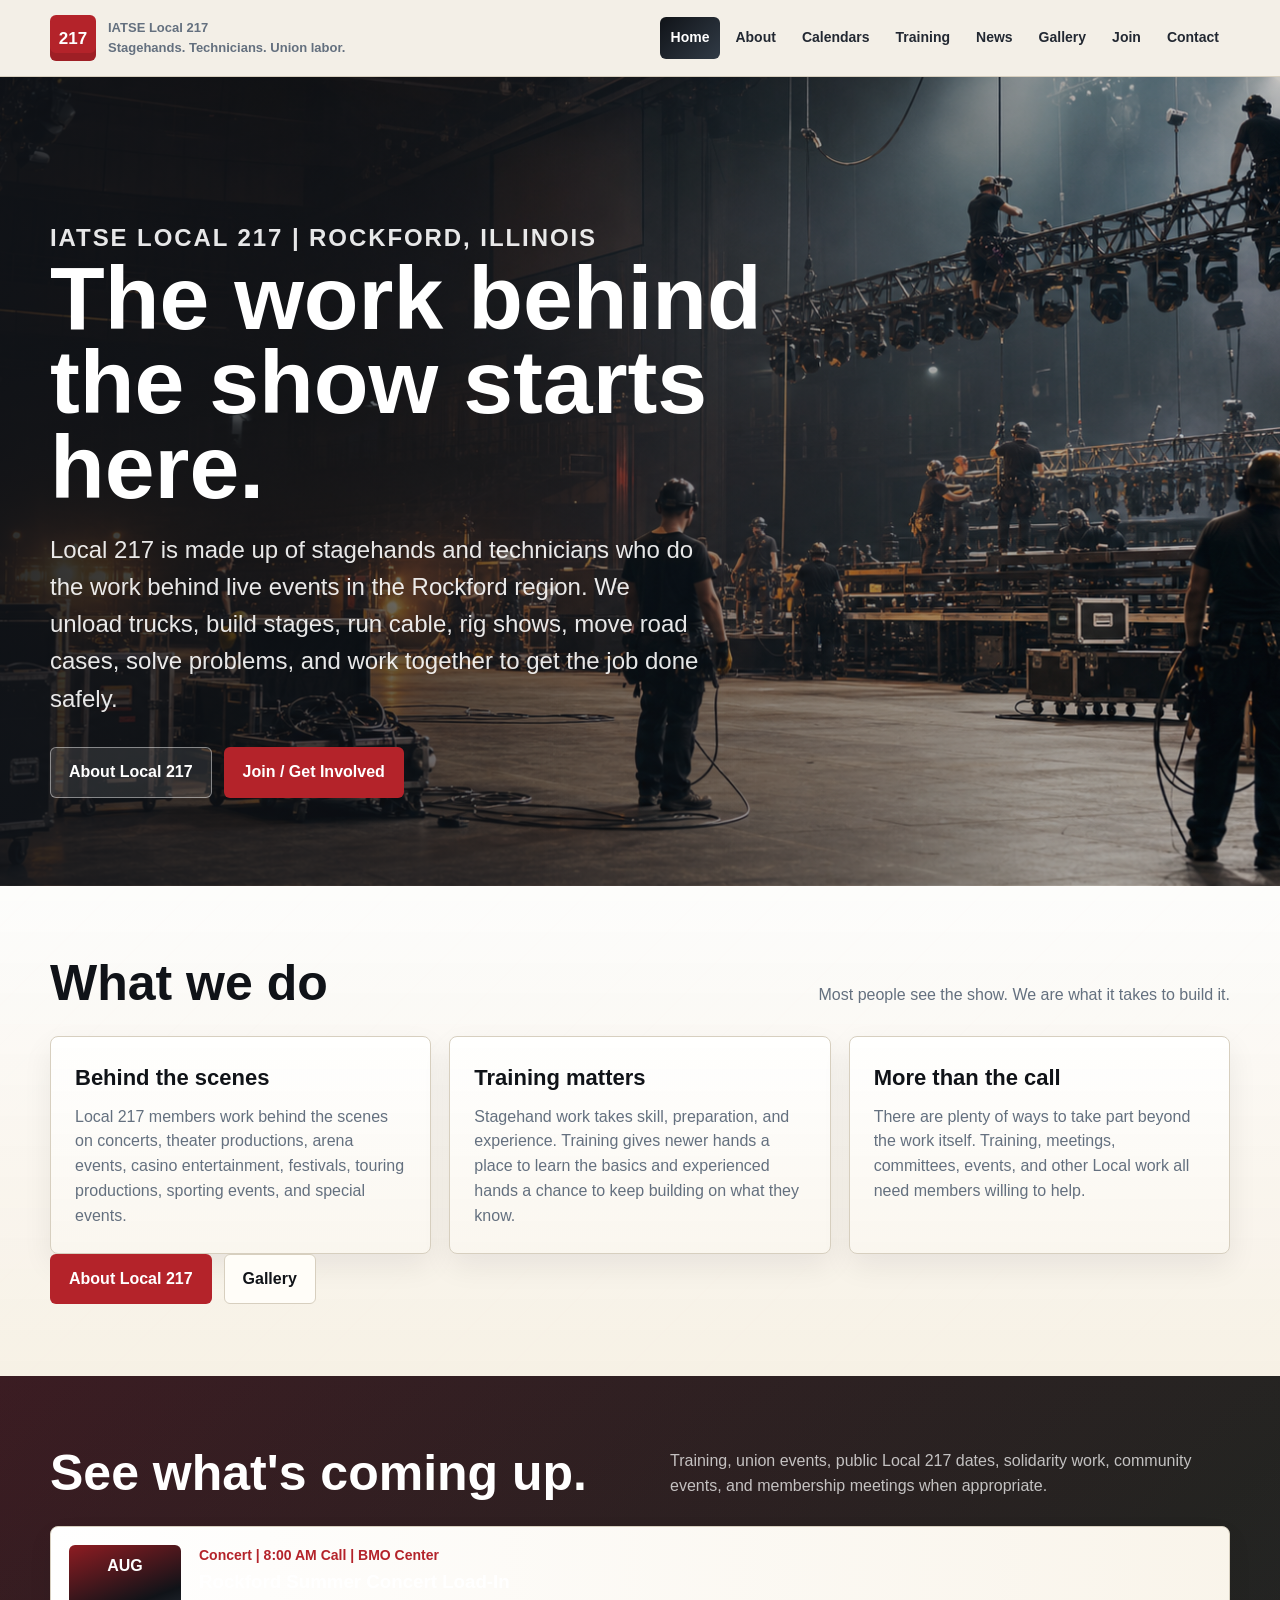
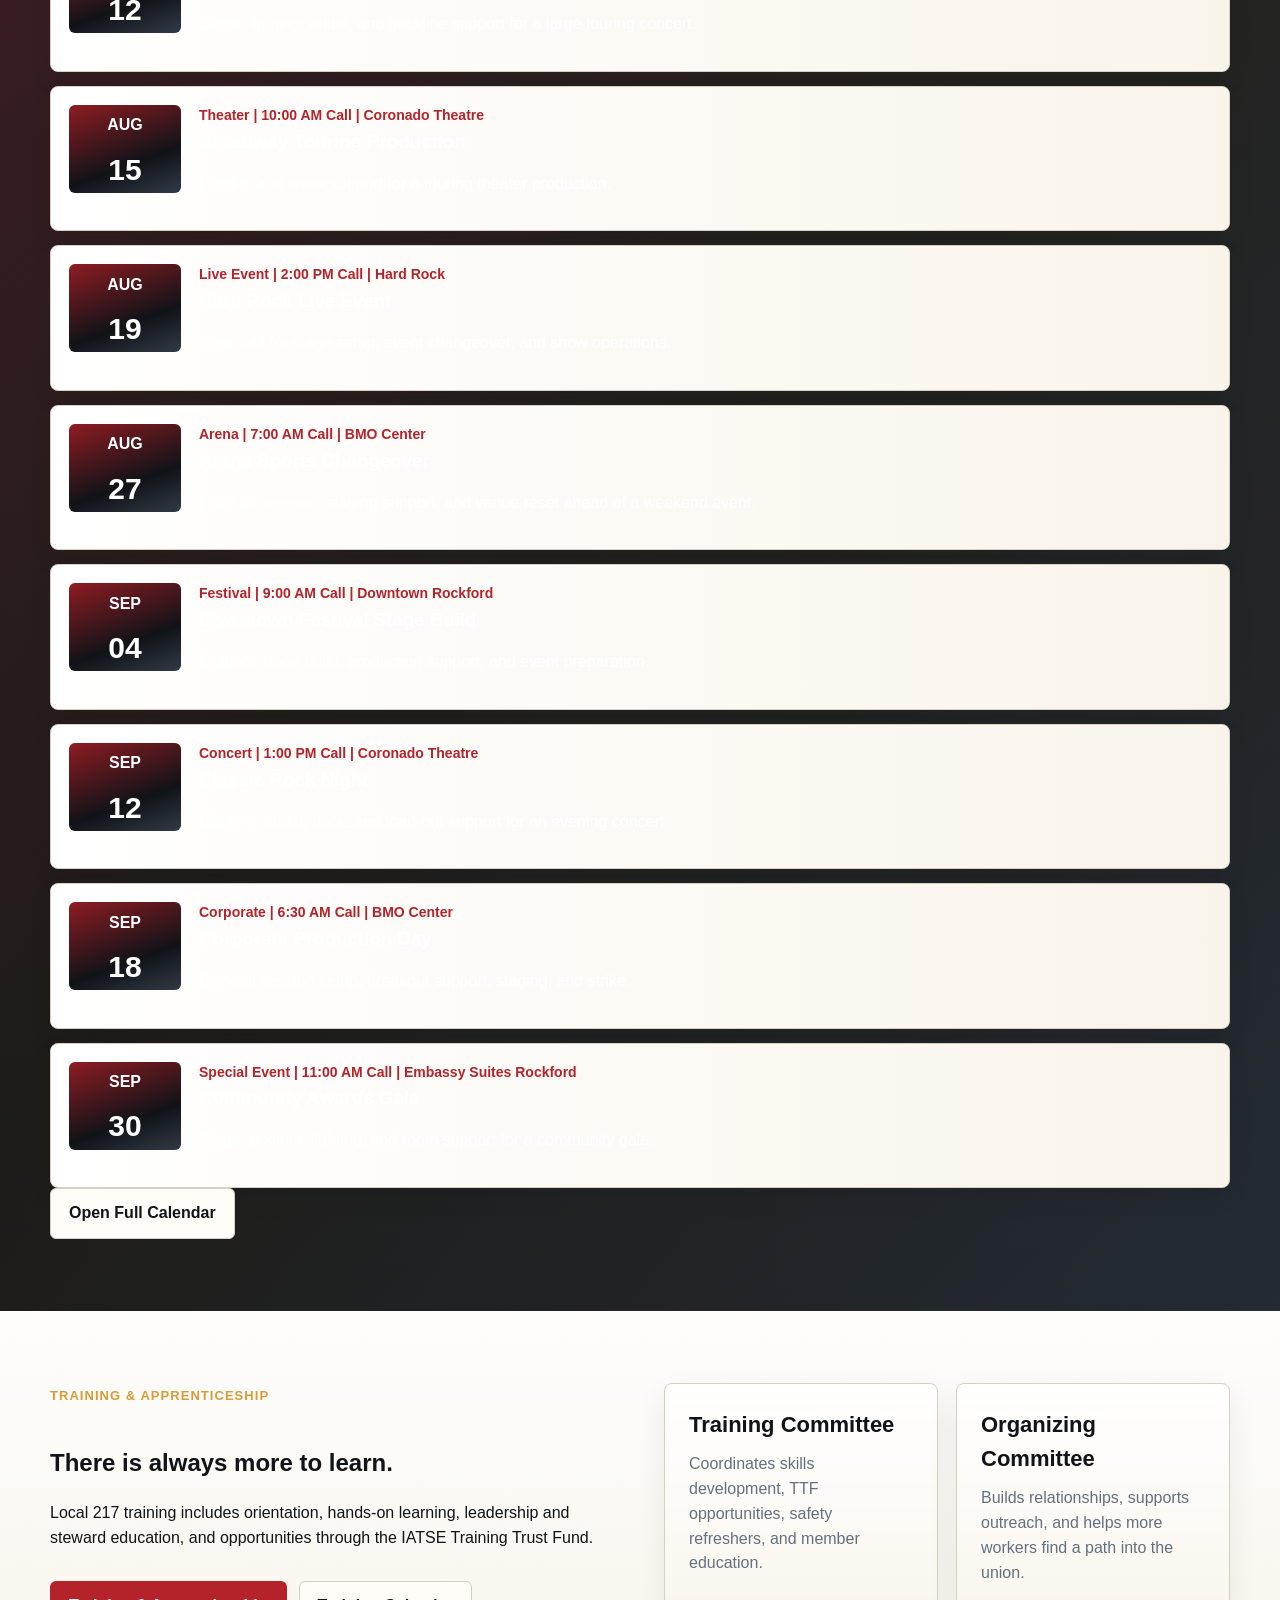
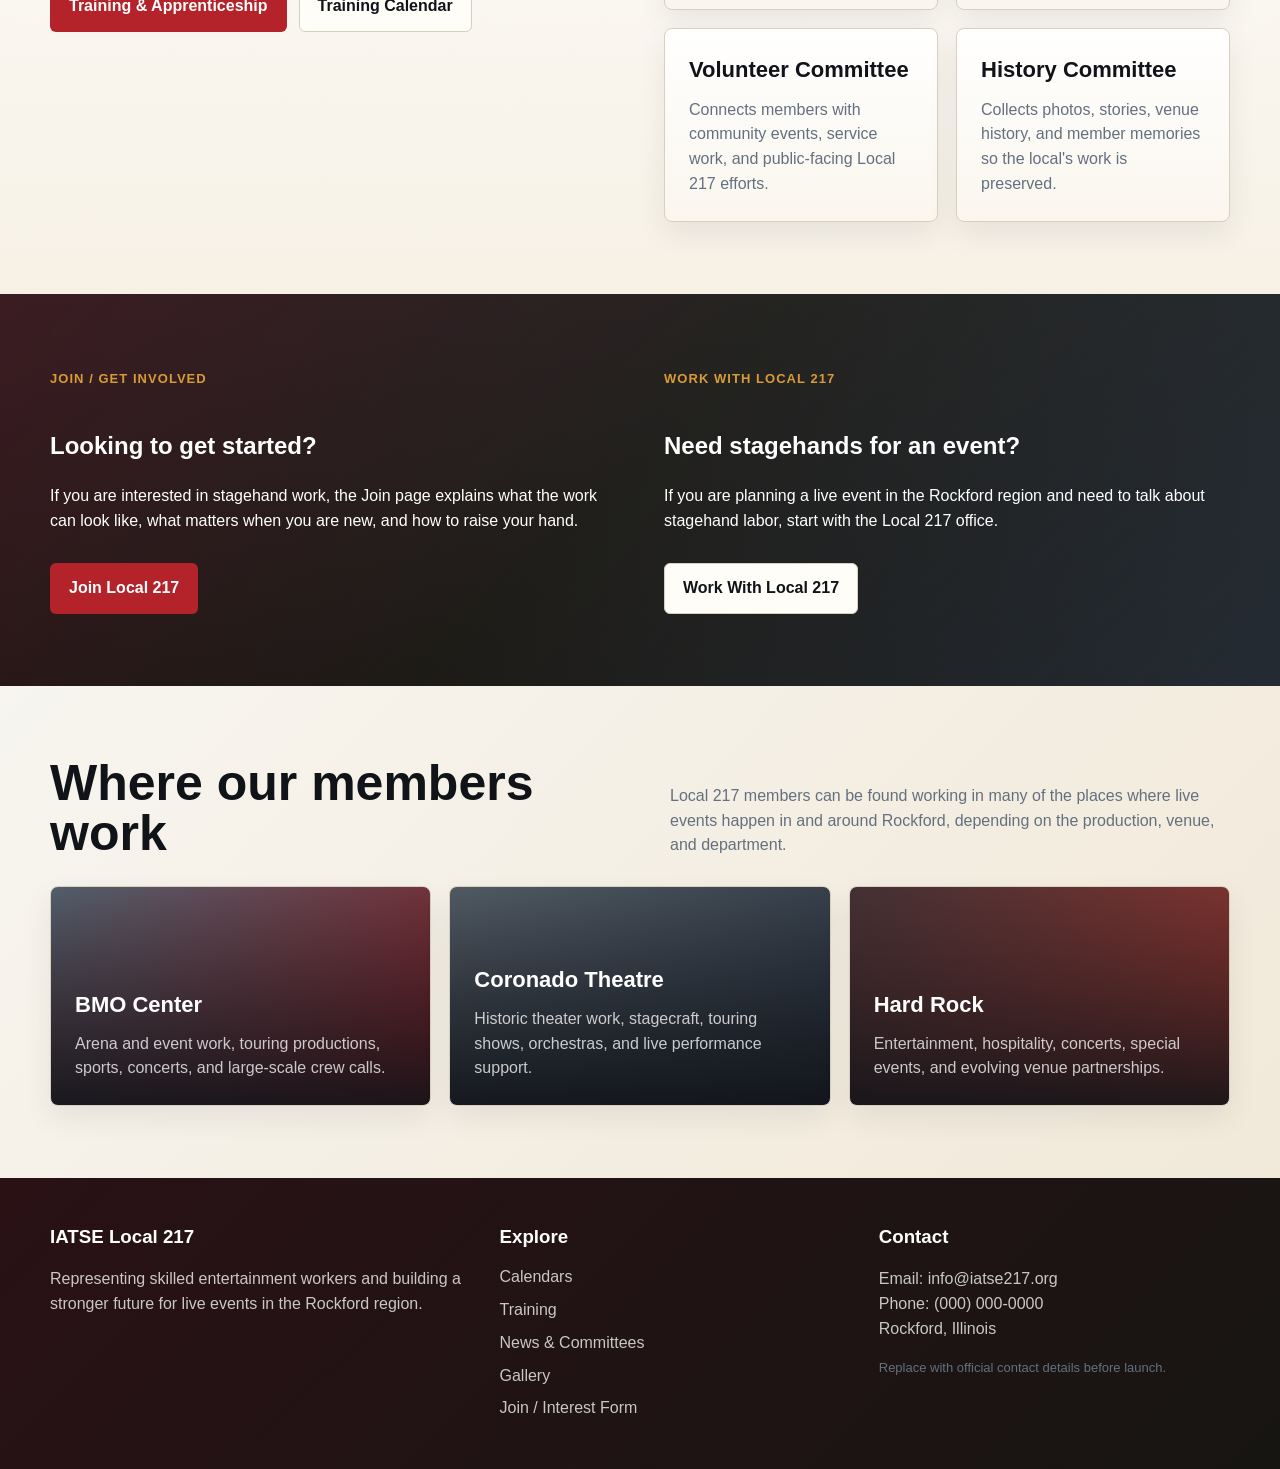
==== index.html @ 5574658e "Add files via upload" ====
<!doctype html>
<html lang="en">
<head>
  <meta charset="utf-8">
  <meta name="viewport" content="width=device-width, initial-scale=1">
  <title>IATSE Local 217 | Rockford Stagehands & Entertainment Workers</title>
  <meta name="description" content="A modern public website for IATSE Local 217 with calendars, training, news, gallery, and joining information.">
  <link rel="stylesheet" href="assets/styles.css">
</head>
<body>
  <header class="site-header" data-header></header>

  <main>
    <section class="hero">
      <div class="hero-inner">
        <p class="eyebrow">IATSE Local 217 | Rockford, Illinois</p>
        <h1>The work behind the show starts here.</h1>
        <p>Local 217 is made up of stagehands and technicians who do the work behind live events in the Rockford region. We unload trucks, build stages, run cable, rig shows, move road cases, solve problems, and work together to get the job done safely.</p>
        <div class="hero-actions">
          <a class="button secondary" href="about.html">About Local 217</a>
          <a class="button" href="join.html">Join / Get Involved</a>
        </div>
      </div>
    </section>

    <section class="band white">
      <div class="container section-head">
        <h2>What we do</h2>
        <p>Most people see the show. We are what it takes to build it.</p>
      </div>
      <div class="container grid">
        <article class="card">
          <h3>Behind the scenes</h3>
          <p>Local 217 members work behind the scenes on concerts, theater productions, arena events, casino entertainment, festivals, touring productions, sporting events, and special events.</p>
        </article>
        <article class="card">
          <h3>Training matters</h3>
          <p>Stagehand work takes skill, preparation, and experience. Training gives newer hands a place to learn the basics and experienced hands a chance to keep building on what they know.</p>
        </article>
        <article class="card">
          <h3>More than the call</h3>
          <p>There are plenty of ways to take part beyond the work itself. Training, meetings, committees, events, and other Local work all need members willing to help.</p>
        </article>
      </div>
      <div class="container button-row">
        <a class="button" href="about.html">About Local 217</a>
        <a class="button light" href="gallery.html">Gallery</a>
      </div>
    </section>

    <section class="band dark">
      <div class="container section-head">
        <h2>See what's coming up.</h2>
        <p>Training, union events, public Local 217 dates, solidarity work, community events, and membership meetings when appropriate.</p>
      </div>
      <div class="container calendar-list" data-events></div>
      <div class="container button-row">
        <a class="button light" href="calendars.html">Open Full Calendar</a>
      </div>
    </section>

    <section class="band white">
      <div class="container split">
        <div>
          <p class="eyebrow">Training & Apprenticeship</p>
          <h2>There is always more to learn.</h2>
          <p>Local 217 training includes orientation, hands-on learning, leadership and steward education, and opportunities through the IATSE Training Trust Fund.</p>
          <div class="button-row">
            <a class="button" href="training.html">Training & Apprenticeship</a>
            <a class="button light" href="calendars.html">Training Calendar</a>
          </div>
        </div>
        <div class="grid two" data-committees></div>
      </div>
    </section>

    <section class="band dark">
      <div class="container split">
        <div>
          <p class="eyebrow">Join / Get Involved</p>
          <h2>Looking to get started?</h2>
          <p>If you are interested in stagehand work, the Join page explains what the work can look like, what matters when you are new, and how to raise your hand.</p>
          <div class="button-row">
            <a class="button" href="join.html">Join Local 217</a>
          </div>
        </div>
        <div>
          <p class="eyebrow">Work With Local 217</p>
          <h2>Need stagehands for an event?</h2>
          <p>If you are planning a live event in the Rockford region and need to talk about stagehand labor, start with the Local 217 office.</p>
          <div class="button-row">
            <a class="button light" href="contact.html">Work With Local 217</a>
          </div>
        </div>
      </div>
    </section>

    <section class="band">
      <div class="container section-head">
        <h2>Where our members work</h2>
        <p>Local 217 members can be found working in many of the places where live events happen in and around Rockford, depending on the production, venue, and department.</p>
      </div>
      <div class="container grid" data-venues></div>
    </section>
  </main>

  <footer class="site-footer" data-footer></footer>
  <script src="assets/site.js"></script>
</body>
</html>
---- assets/styles.css ----
:root {
  --ink: #101318;
  --ink-2: #222832;
  --muted: #64707f;
  --paper: #f3efe6;
  --paper-2: #ebe4d7;
  --panel: #fffdf8;
  --white: #ffffff;
  --line: #d7cfbf;
  --red: #b4232a;
  --red-dark: #8f1c22;
  --gold: #d89b38;
  --steel: #596675;
  --steel-dark: #313b46;
  --green: #16745f;
  --shadow: 0 18px 50px rgba(16, 19, 24, 0.14);
  --radius: 8px;
}

* {
  box-sizing: border-box;
}

html {
  scroll-behavior: smooth;
}

body {
  margin: 0;
  font-family: Arial, Helvetica, sans-serif;
  color: var(--ink);
  background:
    linear-gradient(180deg, rgba(255, 255, 255, 0.58), rgba(235, 228, 215, 0.78)),
    repeating-linear-gradient(90deg, rgba(16, 19, 24, 0.025) 0, rgba(16, 19, 24, 0.025) 1px, transparent 1px, transparent 44px),
    var(--paper);
  line-height: 1.55;
}

a {
  color: inherit;
  text-decoration: none;
}

img {
  max-width: 100%;
  display: block;
}

.site-header {
  position: sticky;
  top: 0;
  z-index: 20;
  background: rgba(243, 239, 230, 0.94);
  border-bottom: 1px solid var(--line);
  backdrop-filter: blur(14px);
}

.nav-wrap {
  width: min(1180px, calc(100% - 32px));
  margin: 0 auto;
  min-height: 76px;
  display: flex;
  align-items: center;
  justify-content: space-between;
  gap: 20px;
}

.brand {
  display: flex;
  align-items: center;
  gap: 12px;
  font-weight: 800;
  letter-spacing: 0;
}

.brand-mark {
  width: 46px;
  height: 46px;
  border-radius: 6px;
  background: var(--red);
  color: var(--white);
  display: grid;
  place-items: center;
  font-size: 17px;
  line-height: 1;
  box-shadow: inset 0 -8px 0 rgba(0, 0, 0, 0.12);
}

.brand span:last-child {
  display: block;
  font-size: 13px;
  color: var(--muted);
  font-weight: 700;
}

.nav-links {
  display: flex;
  align-items: center;
  gap: 4px;
  flex-wrap: wrap;
  justify-content: flex-end;
}

.nav-links a {
  padding: 10px 11px;
  border-radius: 6px;
  color: var(--ink-2);
  font-size: 14px;
  font-weight: 700;
}

.nav-links a:hover,
.nav-links a.active {
  background: linear-gradient(135deg, var(--ink), var(--steel-dark));
  color: var(--white);
}

.menu-button {
  display: none;
  border: 1px solid var(--line);
  background: var(--white);
  width: 44px;
  height: 44px;
  border-radius: 6px;
  position: relative;
}

.menu-button span,
.menu-button::before,
.menu-button::after {
  content: "";
  position: absolute;
  left: 11px;
  right: 11px;
  height: 2px;
  background: var(--ink);
}

.menu-button::before {
  top: 13px;
}

.menu-button span {
  top: 20px;
}

.menu-button::after {
  top: 27px;
}

.hero {
  position: relative;
  min-height: 680px;
  display: grid;
  align-items: end;
  overflow: hidden;
  color: var(--white);
  background: var(--ink);
}

.hero::before {
  content: "";
  position: absolute;
  inset: 0;
  background-image: linear-gradient(90deg, rgba(16, 19, 24, 0.88), rgba(16, 19, 24, 0.5) 46%, rgba(16, 19, 24, 0.2)), url("local217-hero.png");
  background-size: cover;
  background-position: center;
}

.hero-inner {
  position: relative;
  width: min(1180px, calc(100% - 32px));
  margin: 0 auto;
  padding: 120px 0 88px;
}

.eyebrow {
  display: inline-flex;
  align-items: center;
  gap: 8px;
  margin: 0 0 18px;
  color: var(--gold);
  font-size: 13px;
  font-weight: 800;
  text-transform: uppercase;
  letter-spacing: 0.08em;
}

.hero h1,
.page-hero h1 {
  max-width: 820px;
  margin: 0;
  font-size: clamp(44px, 7vw, 92px);
  line-height: 0.94;
  letter-spacing: 0;
}

.hero p {
  max-width: 650px;
  margin: 22px 0 0;
  font-size: clamp(18px, 2.2vw, 24px);
  color: rgba(255, 255, 255, 0.9);
}

.hero-actions,
.button-row {
  display: flex;
  flex-wrap: wrap;
  gap: 12px;
  margin-top: 30px;
}

.button {
  display: inline-flex;
  align-items: center;
  justify-content: center;
  min-height: 46px;
  padding: 12px 18px;
  border-radius: 6px;
  border: 1px solid transparent;
  background: var(--red);
  color: var(--white);
  font-weight: 800;
  cursor: pointer;
}

.button:hover {
  background: var(--red-dark);
}

.button.secondary {
  background: rgba(255, 255, 255, 0.1);
  border-color: rgba(255, 255, 255, 0.44);
}

.button.light {
  background: var(--panel);
  color: var(--ink);
  border-color: var(--line);
}

.band {
  padding: 72px 0;
  background:
    linear-gradient(135deg, rgba(255, 255, 255, 0.38), rgba(216, 155, 56, 0.08)),
    var(--paper);
}

.band.white {
  background:
    linear-gradient(180deg, rgba(255, 255, 255, 0.86), rgba(247, 241, 229, 0.92)),
    repeating-linear-gradient(135deg, rgba(180, 35, 42, 0.025) 0, rgba(180, 35, 42, 0.025) 1px, transparent 1px, transparent 28px),
    var(--paper);
}

.band.dark {
  background:
    linear-gradient(135deg, rgba(180, 35, 42, 0.24), rgba(216, 155, 56, 0.08) 48%, rgba(49, 59, 70, 0.62)),
    linear-gradient(180deg, #151a20, #0d1014);
  color: var(--white);
}

.container {
  width: min(1180px, calc(100% - 32px));
  margin: 0 auto;
}

.section-head {
  display: flex;
  justify-content: space-between;
  gap: 24px;
  align-items: end;
  margin-bottom: 28px;
}

.section-head h2,
.page-hero h1 {
  margin: 0;
}

.section-head h2 {
  font-size: clamp(30px, 4vw, 50px);
  line-height: 1;
}

.section-head p {
  max-width: 560px;
  margin: 0;
  color: var(--muted);
}

.dark .section-head p {
  color: rgba(255, 255, 255, 0.72);
}

.grid {
  display: grid;
  grid-template-columns: repeat(3, minmax(0, 1fr));
  gap: 18px;
}

.grid.two {
  grid-template-columns: repeat(2, minmax(0, 1fr));
}

.card {
  border: 1px solid var(--line);
  background:
    linear-gradient(180deg, rgba(255, 255, 255, 0.92), rgba(250, 246, 238, 0.96)),
    var(--panel);
  border-radius: var(--radius);
  padding: 24px;
  box-shadow: 0 12px 30px rgba(16, 19, 24, 0.07);
}

.dark .card {
  background: linear-gradient(180deg, #202732, #171c23);
  border-color: rgba(255, 255, 255, 0.12);
}

.card h3 {
  margin: 0 0 10px;
  font-size: 22px;
}

.card p {
  margin: 0;
  color: var(--muted);
}

.dark .card p {
  color: rgba(255, 255, 255, 0.72);
}

.stat-row {
  display: grid;
  grid-template-columns: repeat(4, minmax(0, 1fr));
  border-top: 1px solid rgba(255, 255, 255, 0.18);
  margin-top: 54px;
}

.stat {
  padding: 24px 20px 0 0;
}

.stat strong {
  display: block;
  font-size: 34px;
  color: var(--gold);
}

.split {
  display: grid;
  grid-template-columns: 1fr 1fr;
  gap: 48px;
  align-items: start;
}

.stack {
  display: grid;
  gap: 18px;
}

.feature-card {
  display: grid;
  grid-template-columns: minmax(220px, 360px) 1fr;
  gap: 30px;
  align-items: center;
}

.feature-card h2 {
  margin: 0 0 14px;
  font-size: clamp(30px, 4vw, 48px);
  line-height: 1.05;
}

.feature-card p:not(.eyebrow) {
  color: var(--muted);
}

.dark .feature-card p:not(.eyebrow) {
  color: rgba(255, 255, 255, 0.76);
}

.photo-card {
  border: 1px solid var(--line);
  background: var(--panel);
  border-radius: var(--radius);
  overflow: hidden;
  box-shadow: 0 12px 30px rgba(16, 19, 24, 0.07);
}

.photo-card > div:last-child {
  padding: 18px;
}

.photo-card h3 {
  margin: 0 0 8px;
}

.photo-card p {
  margin: 0;
  color: var(--muted);
}

.placeholder-image {
  min-height: 190px;
  display: grid;
  place-items: center;
  padding: 20px;
  text-align: center;
  background:
    linear-gradient(135deg, rgba(180, 35, 42, 0.18), rgba(216, 155, 56, 0.2)),
    repeating-linear-gradient(45deg, #ece6da 0, #ece6da 12px, #f7f5ef 12px, #f7f5ef 24px);
  color: var(--ink);
  font-weight: 900;
  text-transform: uppercase;
  letter-spacing: 0.06em;
}

.placeholder-image.tall {
  min-height: 300px;
}

.gallery-list {
  display: grid;
  gap: 18px;
}

.gallery-list .photo-card {
  display: grid;
  grid-template-columns: minmax(220px, 38%) 1fr;
}

.page-hero {
  background:
    linear-gradient(135deg, rgba(180, 35, 42, 0.35), rgba(16, 19, 24, 0.78) 42%, rgba(89, 102, 117, 0.52)),
    linear-gradient(180deg, #161b22, #0f1217);
  color: var(--white);
  padding: 86px 0 58px;
}

.page-hero p {
  max-width: 760px;
  margin: 20px 0 0;
  color: rgba(255, 255, 255, 0.82);
  font-size: 20px;
}

.calendar-list,
.news-list,
.timeline {
  display: grid;
  gap: 14px;
}

.event-item,
.news-item,
.timeline-item {
  display: grid;
  grid-template-columns: 112px 1fr;
  gap: 18px;
  align-items: start;
  border: 1px solid var(--line);
  border-radius: var(--radius);
  background:
    linear-gradient(90deg, rgba(255, 255, 255, 0.96), rgba(249, 244, 234, 0.96)),
    var(--panel);
  padding: 18px;
  box-shadow: 0 10px 26px rgba(16, 19, 24, 0.06);
}

.news-item.clickable {
  color: inherit;
  transition: transform 160ms ease, box-shadow 160ms ease, border-color 160ms ease;
}

.news-item.clickable:hover {
  transform: translateY(-2px);
  border-color: rgba(180, 35, 42, 0.34);
  box-shadow: 0 16px 34px rgba(16, 19, 24, 0.1);
}

.read-more {
  display: inline-flex;
  margin-top: 12px;
  color: var(--red);
  font-weight: 900;
}

.article-wrap {
  max-width: 880px;
}

.article-detail {
  border: 1px solid var(--line);
  border-radius: var(--radius);
  background:
    linear-gradient(180deg, rgba(255, 255, 255, 0.96), rgba(249, 244, 234, 0.96)),
    var(--panel);
  padding: clamp(24px, 4vw, 44px);
  box-shadow: 0 18px 42px rgba(16, 19, 24, 0.08);
}

.article-detail h1 {
  margin: 14px 0 16px;
  font-size: clamp(34px, 5vw, 58px);
  line-height: 1;
}

.article-meta {
  display: flex;
  align-items: center;
  flex-wrap: wrap;
  gap: 12px;
  color: var(--muted);
  font-weight: 800;
}

.article-summary {
  margin: 0 0 24px;
  font-size: 20px;
  color: var(--ink-2);
}

.article-image {
  min-height: 260px;
  margin: 24px 0;
  border-radius: var(--radius);
}

.article-body {
  display: grid;
  gap: 16px;
  font-size: 18px;
}

.article-body p {
  margin: 0;
  color: var(--ink-2);
}

.back-link {
  display: inline-flex;
  margin-bottom: 22px;
  color: var(--red);
  font-weight: 900;
}

.date-box {
  min-height: 88px;
  border-radius: 6px;
  background: linear-gradient(160deg, var(--red-dark), var(--ink) 64%, var(--steel-dark));
  color: var(--white);
  display: grid;
  place-items: center;
  text-align: center;
  font-weight: 900;
}

.date-box span {
  display: block;
  font-size: 30px;
  line-height: 1;
}

.event-item h3,
.news-item h3,
.timeline-item h3 {
  margin: 0 0 6px;
}

.meta {
  color: var(--red);
  font-weight: 800;
  font-size: 14px;
}

.tag {
  display: inline-flex;
  align-items: center;
  min-height: 28px;
  padding: 4px 10px;
  border-radius: 999px;
  background: #eadfcb;
  color: var(--ink);
  font-size: 12px;
  font-weight: 800;
  text-transform: uppercase;
  letter-spacing: 0.06em;
}

.form {
  display: grid;
  gap: 14px;
}

.form label {
  display: grid;
  gap: 7px;
  font-weight: 800;
}

.form input,
.form textarea,
.form select {
  width: 100%;
  border: 1px solid var(--line);
  border-radius: 6px;
  padding: 13px 14px;
  font: inherit;
  background: #fffdf8;
}

.form textarea {
  min-height: 138px;
  resize: vertical;
}

.notice {
  border-left: 4px solid var(--gold);
  background:
    linear-gradient(135deg, #fff8e8, #f2e6d0);
  padding: 16px 18px;
  border-radius: 0 8px 8px 0;
  color: var(--ink-2);
}

.venue-card {
  min-height: 220px;
  display: flex;
  flex-direction: column;
  justify-content: flex-end;
  color: var(--white);
  background:
    linear-gradient(180deg, rgba(16, 19, 24, 0.1), rgba(16, 19, 24, 0.9)),
    linear-gradient(135deg, var(--steel), var(--red-dark));
}

.venue-card:nth-child(2) {
  background:
    linear-gradient(180deg, rgba(16, 19, 24, 0.1), rgba(16, 19, 24, 0.9)),
    linear-gradient(135deg, #58616b, #2c3542);
}

.venue-card:nth-child(3) {
  background:
    linear-gradient(180deg, rgba(16, 19, 24, 0.1), rgba(16, 19, 24, 0.9)),
    linear-gradient(135deg, #493437, #a7372f);
}

.venue-card p {
  color: rgba(255, 255, 255, 0.76);
}

.site-footer {
  background:
    linear-gradient(135deg, rgba(180, 35, 42, 0.18), rgba(216, 155, 56, 0.06)),
    #0b0d10;
  color: rgba(255, 255, 255, 0.76);
  padding: 44px 0;
}

.footer-grid {
  display: grid;
  grid-template-columns: 1.2fr 1fr 1fr;
  gap: 28px;
}

.footer-grid h3 {
  margin: 0 0 10px;
  color: var(--white);
}

.footer-grid a {
  display: block;
  padding: 4px 0;
}

.small {
  font-size: 13px;
  color: var(--muted);
}

@media (max-width: 860px) {
  .menu-button {
    display: block;
  }

  .nav-links {
    position: absolute;
    left: 16px;
    right: 16px;
    top: 76px;
    display: none;
    flex-direction: column;
    align-items: stretch;
    padding: 10px;
    background: var(--white);
    border: 1px solid var(--line);
    border-radius: var(--radius);
    box-shadow: var(--shadow);
  }

  .nav-links.open {
    display: flex;
  }

  .nav-links a {
    padding: 13px 12px;
  }

  .hero {
    min-height: 620px;
  }

  .section-head,
  .split {
    display: block;
  }

  .section-head p,
  .split > * + * {
    margin-top: 16px;
  }

  .grid,
  .grid.two,
  .stat-row,
  .footer-grid,
  .feature-card,
  .gallery-list .photo-card {
    grid-template-columns: 1fr;
  }

  .event-item,
  .news-item,
  .timeline-item {
    grid-template-columns: 1fr;
  }

  .date-box {
    width: 112px;
  }
}

@media (max-width: 520px) {
  .hero-inner {
    padding-bottom: 62px;
  }

  .band {
    padding: 52px 0;
  }

  .brand strong {
    font-size: 15px;
  }
}
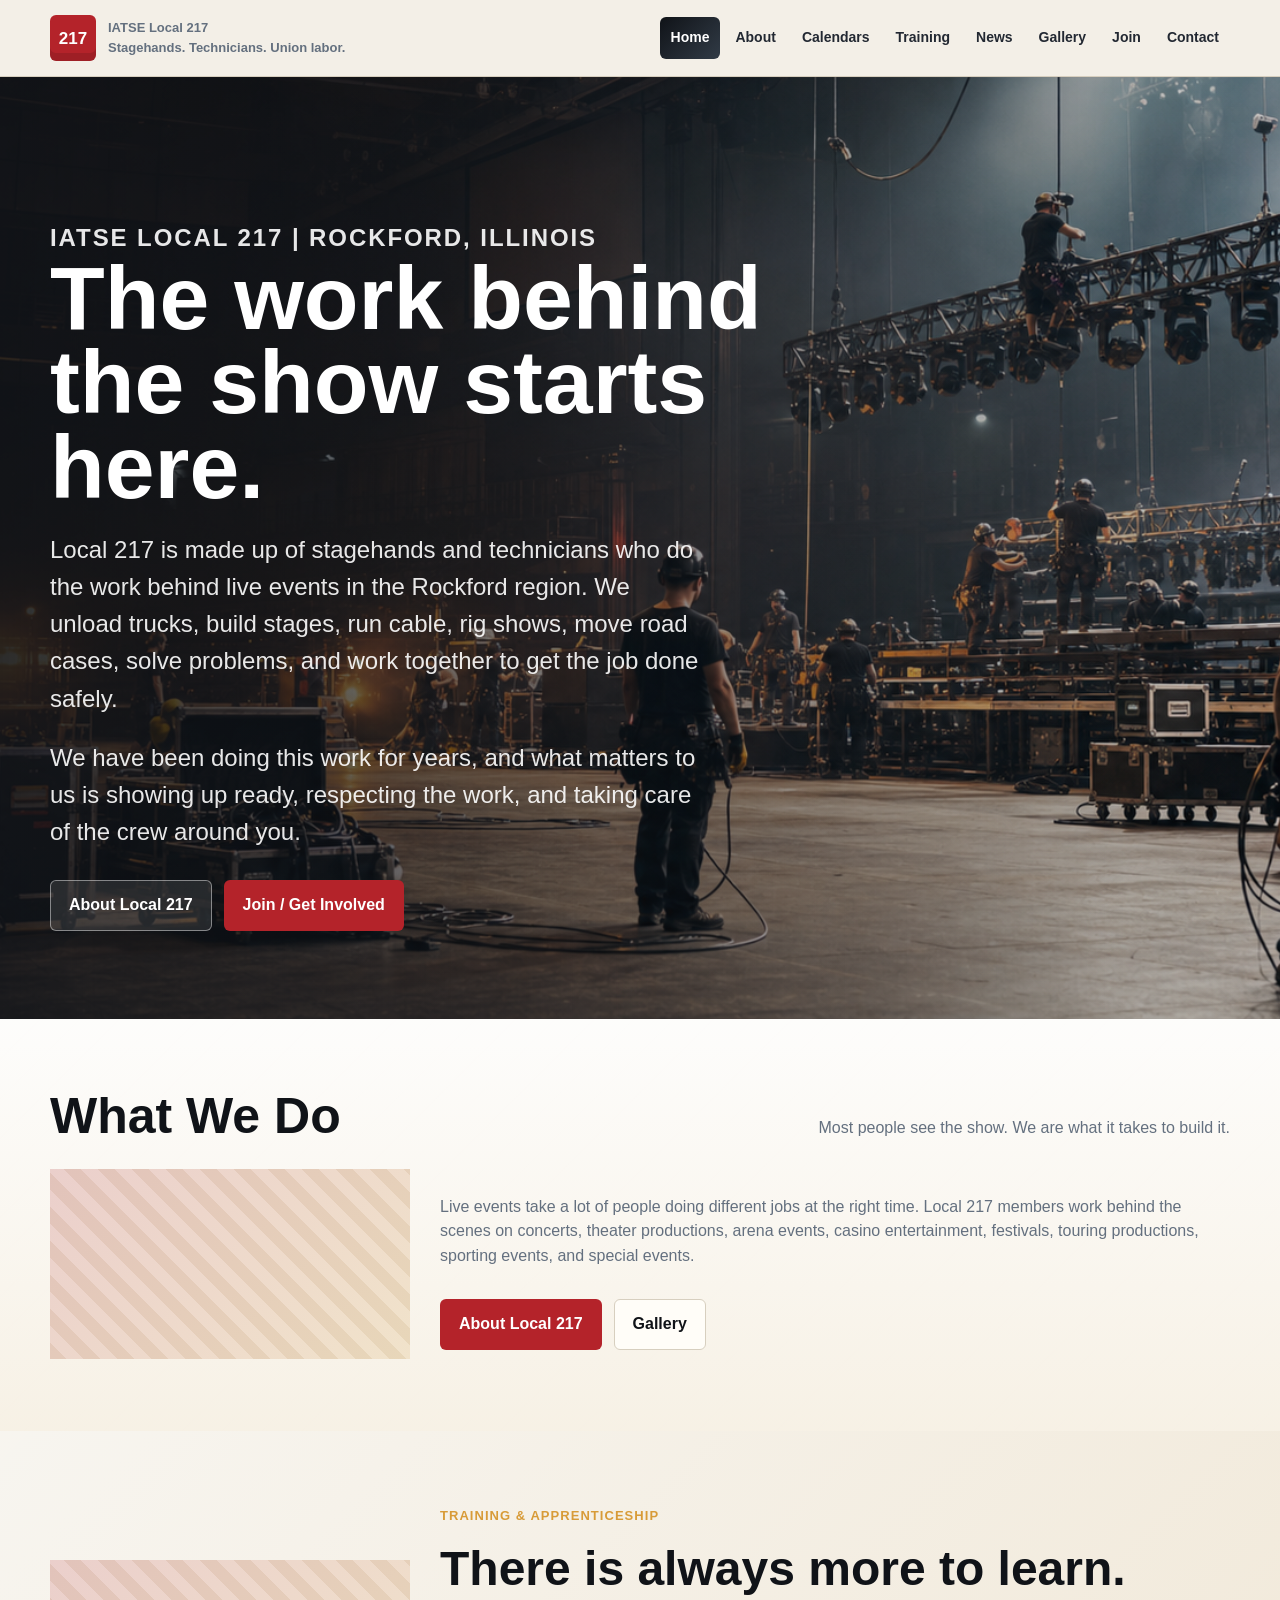
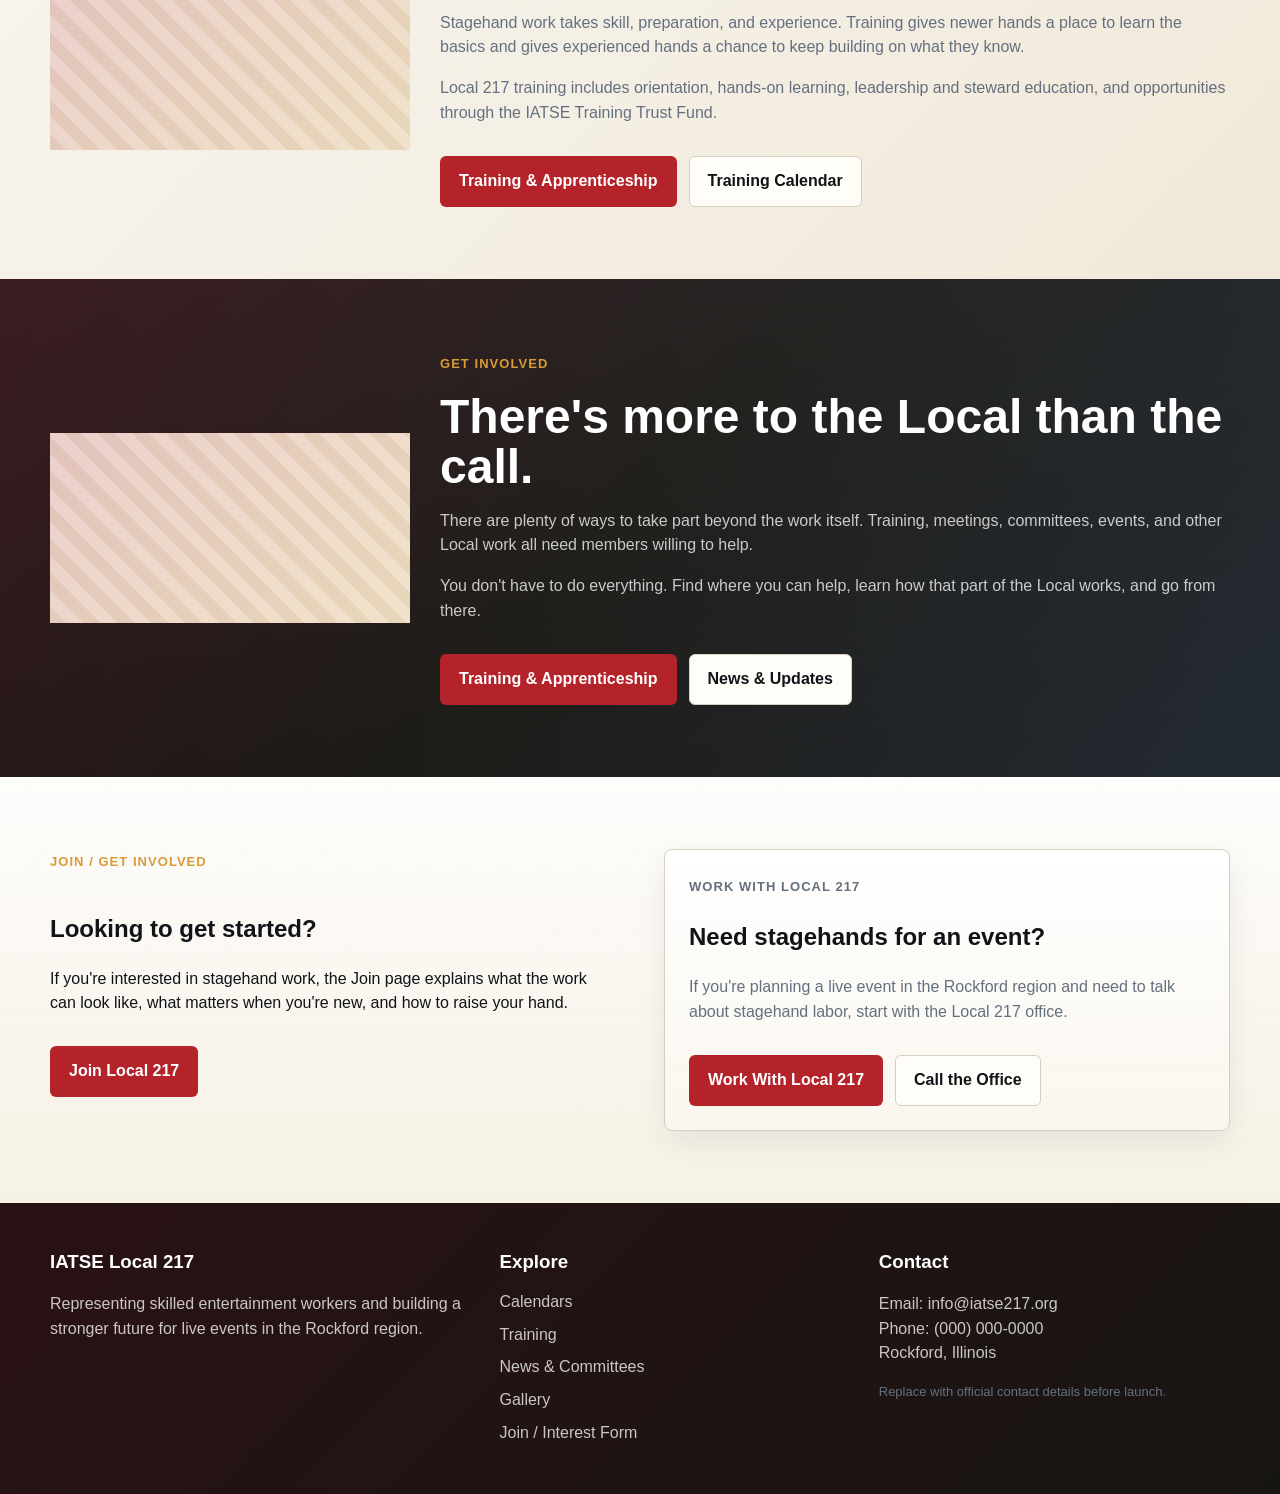
==== commit 3f3edb80: "Add files via upload" ====
--- a/index.html
+++ b/index.html
@@ -16,6 +16,7 @@
         <p class="eyebrow">IATSE Local 217 | Rockford, Illinois</p>
         <h1>The work behind the show starts here.</h1>
         <p>Local 217 is made up of stagehands and technicians who do the work behind live events in the Rockford region. We unload trucks, build stages, run cable, rig shows, move road cases, solve problems, and work together to get the job done safely.</p>
+        <p>We have been doing this work for years, and what matters to us is showing up ready, respecting the work, and taking care of the crew around you.</p>
         <div class="hero-actions">
           <a class="button secondary" href="about.html">About Local 217</a>
           <a class="button" href="join.html">Join / Get Involved</a>
@@ -25,82 +26,73 @@
 
     <section class="band white">
       <div class="container section-head">
-        <h2>What we do</h2>
+        <h2>What We Do</h2>
         <p>Most people see the show. We are what it takes to build it.</p>
       </div>
-      <div class="container grid">
-        <article class="card">
-          <h3>Behind the scenes</h3>
-          <p>Local 217 members work behind the scenes on concerts, theater productions, arena events, casino entertainment, festivals, touring productions, sporting events, and special events.</p>
-        </article>
-        <article class="card">
-          <h3>Training matters</h3>
-          <p>Stagehand work takes skill, preparation, and experience. Training gives newer hands a place to learn the basics and experienced hands a chance to keep building on what they know.</p>
-        </article>
-        <article class="card">
-          <h3>More than the call</h3>
-          <p>There are plenty of ways to take part beyond the work itself. Training, meetings, committees, events, and other Local work all need members willing to help.</p>
-        </article>
+      <div class="container feature-card">
+        <div class="placeholder-image" aria-hidden="true"></div>
+        <div>
+          <p>Live events take a lot of people doing different jobs at the right time. Local 217 members work behind the scenes on concerts, theater productions, arena events, casino entertainment, festivals, touring productions, sporting events, and special events.</p>
+          <div class="button-row">
+            <a class="button" href="about.html">About Local 217</a>
+            <a class="button light" href="gallery.html">Gallery</a>
+          </div>
+        </div>
       </div>
-      <div class="container button-row">
-        <a class="button" href="about.html">About Local 217</a>
-        <a class="button light" href="gallery.html">Gallery</a>
+    </section>
+
+    <section class="band">
+      <div class="container feature-card">
+        <div class="placeholder-image" aria-hidden="true"></div>
+        <div>
+          <p class="eyebrow">Training & Apprenticeship</p>
+          <h2>There is always more to learn.</h2>
+          <p>Stagehand work takes skill, preparation, and experience. Training gives newer hands a place to learn the basics and gives experienced hands a chance to keep building on what they know.</p>
+          <p>Local 217 training includes orientation, hands-on learning, leadership and steward education, and opportunities through the IATSE Training Trust Fund.</p>
+          <div class="button-row">
+            <a class="button" href="training.html">Training & Apprenticeship</a>
+            <a class="button light" href="calendars.html">Training Calendar</a>
+          </div>
+        </div>
       </div>
     </section>
 
     <section class="band dark">
-      <div class="container section-head">
-        <h2>See what's coming up.</h2>
-        <p>Training, union events, public Local 217 dates, solidarity work, community events, and membership meetings when appropriate.</p>
-      </div>
-      <div class="container calendar-list" data-events></div>
-      <div class="container button-row">
-        <a class="button light" href="calendars.html">Open Full Calendar</a>
+      <div class="container feature-card">
+        <div class="placeholder-image" aria-hidden="true"></div>
+        <div>
+          <p class="eyebrow">Get Involved</p>
+          <h2>There's more to the Local than the call.</h2>
+          <p>There are plenty of ways to take part beyond the work itself. Training, meetings, committees, events, and other Local work all need members willing to help.</p>
+          <p>You don't have to do everything. Find where you can help, learn how that part of the Local works, and go from there.</p>
+          <div class="button-row">
+            <a class="button" href="training.html">Training & Apprenticeship</a>
+            <a class="button light" href="news.html">News & Updates</a>
+          </div>
+        </div>
       </div>
     </section>
 
     <section class="band white">
       <div class="container split">
         <div>
-          <p class="eyebrow">Training & Apprenticeship</p>
-          <h2>There is always more to learn.</h2>
-          <p>Local 217 training includes orientation, hands-on learning, leadership and steward education, and opportunities through the IATSE Training Trust Fund.</p>
-          <div class="button-row">
-            <a class="button" href="training.html">Training & Apprenticeship</a>
-            <a class="button light" href="calendars.html">Training Calendar</a>
-          </div>
-        </div>
-        <div class="grid two" data-committees></div>
-      </div>
-    </section>
-
-    <section class="band dark">
-      <div class="container split">
-        <div>
           <p class="eyebrow">Join / Get Involved</p>
           <h2>Looking to get started?</h2>
-          <p>If you are interested in stagehand work, the Join page explains what the work can look like, what matters when you are new, and how to raise your hand.</p>
+          <p>If you're interested in stagehand work, the Join page explains what the work can look like, what matters when you're new, and how to raise your hand.</p>
           <div class="button-row">
             <a class="button" href="join.html">Join Local 217</a>
           </div>
         </div>
-        <div>
+        <div class="card">
           <p class="eyebrow">Work With Local 217</p>
           <h2>Need stagehands for an event?</h2>
-          <p>If you are planning a live event in the Rockford region and need to talk about stagehand labor, start with the Local 217 office.</p>
+          <p>If you're planning a live event in the Rockford region and need to talk about stagehand labor, start with the Local 217 office.</p>
           <div class="button-row">
-            <a class="button light" href="contact.html">Work With Local 217</a>
+            <a class="button" href="contact.html">Work With Local 217</a>
+            <a class="button light" href="tel:8157082802">Call the Office</a>
           </div>
         </div>
       </div>
-    </section>
-
-    <section class="band">
-      <div class="container section-head">
-        <h2>Where our members work</h2>
-        <p>Local 217 members can be found working in many of the places where live events happen in and around Rockford, depending on the production, venue, and department.</p>
-      </div>
-      <div class="container grid" data-venues></div>
     </section>
   </main>
 
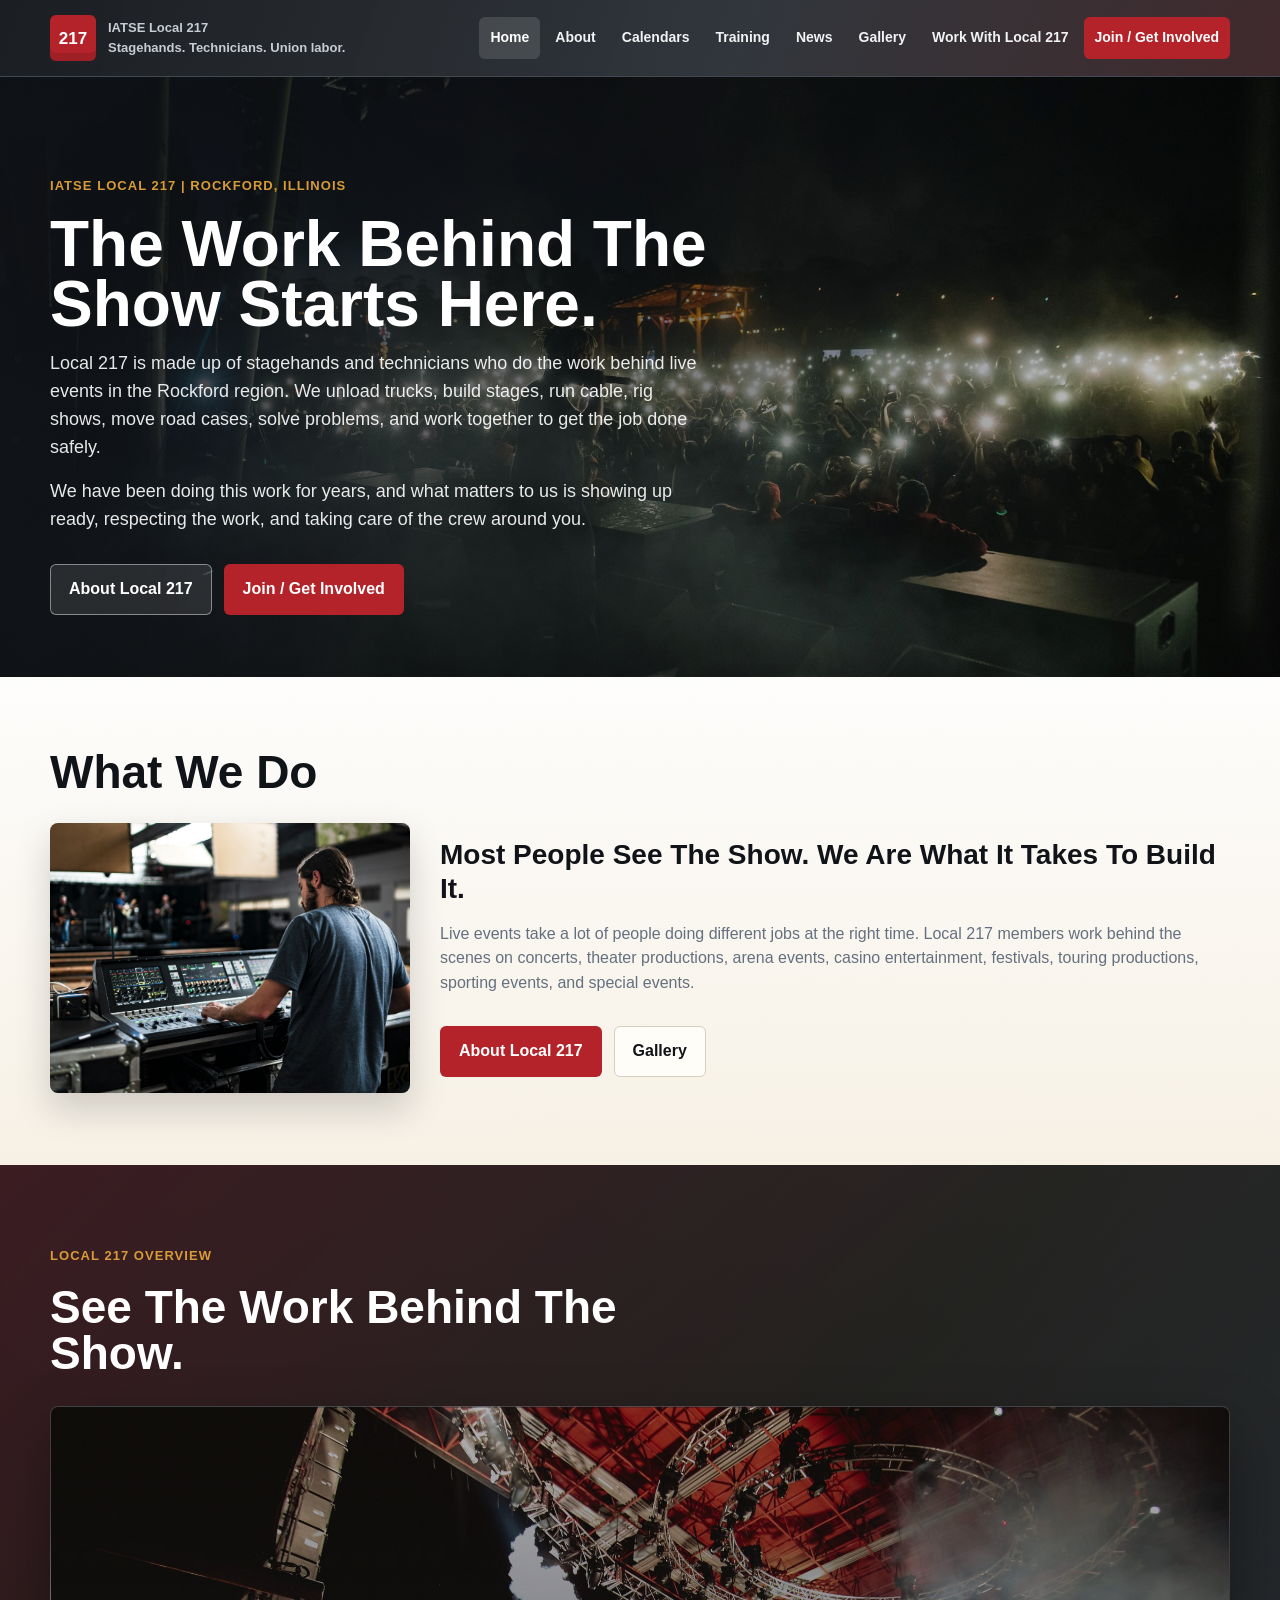
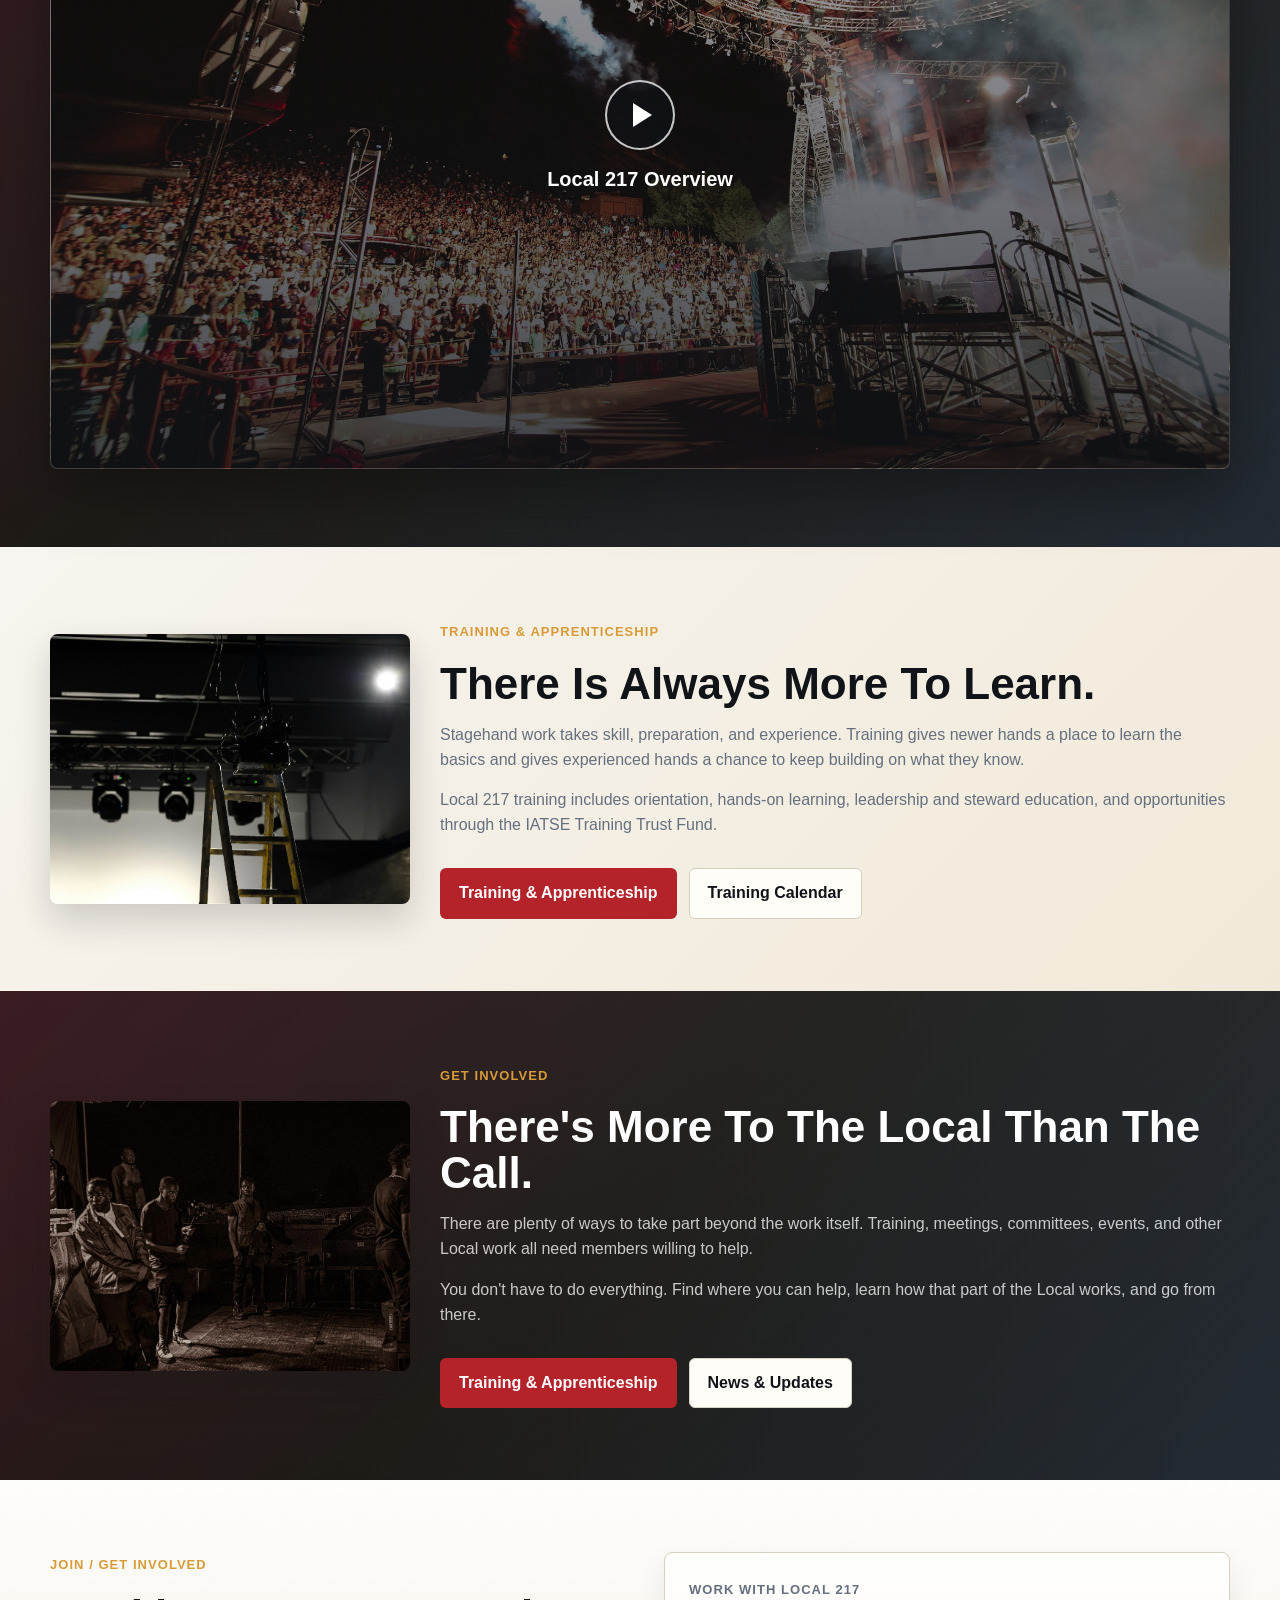
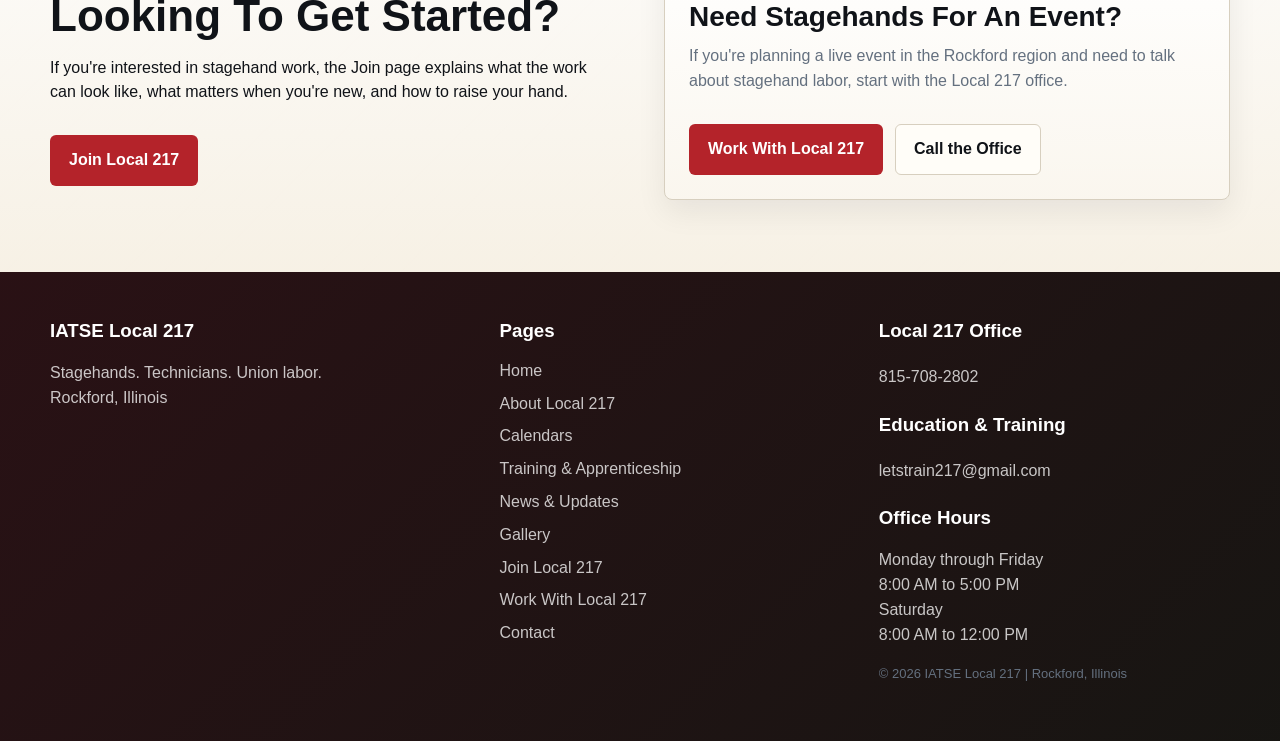
==== commit 31747605: "Add files via upload" ====
--- a/index.html
+++ b/index.html
@@ -14,7 +14,7 @@
     <section class="hero">
       <div class="hero-inner">
         <p class="eyebrow">IATSE Local 217 | Rockford, Illinois</p>
-        <h1>The work behind the show starts here.</h1>
+        <h1>The Work Behind The Show Starts Here.</h1>
         <p>Local 217 is made up of stagehands and technicians who do the work behind live events in the Rockford region. We unload trucks, build stages, run cable, rig shows, move road cases, solve problems, and work together to get the job done safely.</p>
         <p>We have been doing this work for years, and what matters to us is showing up ready, respecting the work, and taking care of the crew around you.</p>
         <div class="hero-actions">
@@ -27,11 +27,11 @@
     <section class="band white">
       <div class="container section-head">
         <h2>What We Do</h2>
-        <p>Most people see the show. We are what it takes to build it.</p>
       </div>
       <div class="container feature-card">
-        <div class="placeholder-image" aria-hidden="true"></div>
+        <img class="feature-image" src="assets/photos/audio-engineer.jpg" alt="Audio engineer working at a live event sound console">
         <div>
+            <h3 class="what-we-do-lead">Most People See The Show. We Are What It Takes To Build It.</h3>
           <p>Live events take a lot of people doing different jobs at the right time. Local 217 members work behind the scenes on concerts, theater productions, arena events, casino entertainment, festivals, touring productions, sporting events, and special events.</p>
           <div class="button-row">
             <a class="button" href="about.html">About Local 217</a>
@@ -41,12 +41,30 @@
       </div>
     </section>
 
+    <section class="band dark video-band">
+      <div class="container video-intro">
+        <div>
+          <p class="eyebrow">Local 217 Overview</p>
+          <h2>See The Work Behind The Show.</h2>
+        </div>
+      </div>
+      <div class="container">
+        <!-- Replace this poster with the approved YouTube or Vimeo embed when the video is ready. -->
+        <div class="video-poster" role="img" aria-label="Stage and audience image reserved for the Local 217 overview video">
+          <div class="video-poster-content">
+            <span class="play-mark" aria-hidden="true"></span>
+            <strong>Local 217 Overview</strong>
+          </div>
+        </div>
+      </div>
+    </section>
+
     <section class="band">
       <div class="container feature-card">
-        <div class="placeholder-image" aria-hidden="true"></div>
+        <img class="feature-image" src="assets/photos/stage-lighting.jpg" alt="Stage lighting equipment being prepared for an event">
         <div>
           <p class="eyebrow">Training & Apprenticeship</p>
-          <h2>There is always more to learn.</h2>
+        <h2>There Is Always More To Learn.</h2>
           <p>Stagehand work takes skill, preparation, and experience. Training gives newer hands a place to learn the basics and gives experienced hands a chance to keep building on what they know.</p>
           <p>Local 217 training includes orientation, hands-on learning, leadership and steward education, and opportunities through the IATSE Training Trust Fund.</p>
           <div class="button-row">
@@ -59,10 +77,10 @@
 
     <section class="band dark">
       <div class="container feature-card">
-        <div class="placeholder-image" aria-hidden="true"></div>
+        <img class="feature-image" src="assets/photos/backstage-crew.jpg" alt="Production crew gathered backstage at a live event">
         <div>
           <p class="eyebrow">Get Involved</p>
-          <h2>There's more to the Local than the call.</h2>
+        <h2>There's More To The Local Than The Call.</h2>
           <p>There are plenty of ways to take part beyond the work itself. Training, meetings, committees, events, and other Local work all need members willing to help.</p>
           <p>You don't have to do everything. Find where you can help, learn how that part of the Local works, and go from there.</p>
           <div class="button-row">
@@ -77,7 +95,7 @@
       <div class="container split">
         <div>
           <p class="eyebrow">Join / Get Involved</p>
-          <h2>Looking to get started?</h2>
+          <h2 class="join-heading">Looking To Get Started?</h2>
           <p>If you're interested in stagehand work, the Join page explains what the work can look like, what matters when you're new, and how to raise your hand.</p>
           <div class="button-row">
             <a class="button" href="join.html">Join Local 217</a>
@@ -85,7 +103,7 @@
         </div>
         <div class="card">
           <p class="eyebrow">Work With Local 217</p>
-          <h2>Need stagehands for an event?</h2>
+        <h2>Need Stagehands For An Event?</h2>
           <p>If you're planning a live event in the Rockford region and need to talk about stagehand labor, start with the Local 217 office.</p>
           <div class="button-row">
             <a class="button" href="contact.html">Work With Local 217</a>
--- a/assets/styles.css
+++ b/assets/styles.css
@@ -50,8 +50,13 @@
   position: sticky;
   top: 0;
   z-index: 20;
-  background: rgba(243, 239, 230, 0.94);
-  border-bottom: 1px solid var(--line);
+  background: linear-gradient(
+    110deg,
+    rgba(22, 25, 29, 0.98) 0%,
+    rgba(43, 48, 54, 0.97) 58%,
+    rgba(58, 35, 38, 0.97) 100%
+  );
+  border-bottom: 1px solid #424950;
   backdrop-filter: blur(14px);
 }
 
@@ -69,6 +74,7 @@
   display: flex;
   align-items: center;
   gap: 12px;
+  color: var(--white);
   font-weight: 800;
   letter-spacing: 0;
 }
@@ -89,7 +95,7 @@
 .brand span:last-child {
   display: block;
   font-size: 13px;
-  color: var(--muted);
+  color: #c7cdd3;
   font-weight: 700;
 }
 
@@ -104,21 +110,34 @@
 .nav-links a {
   padding: 10px 11px;
   border-radius: 6px;
-  color: var(--ink-2);
+  color: #f1f3f4;
   font-size: 14px;
   font-weight: 700;
 }
 
 .nav-links a:hover,
 .nav-links a.active {
-  background: linear-gradient(135deg, var(--ink), var(--steel-dark));
-  color: var(--white);
+  background: rgba(255, 255, 255, 0.13);
+  color: var(--white);
+}
+
+.nav-links .nav-cta {
+  background: var(--red);
+  color: var(--white);
+}
+
+.nav-links .nav-cta.active {
+  background: var(--red);
+}
+
+.nav-links .nav-cta:hover {
+  background: var(--red-dark);
 }
 
 .menu-button {
   display: none;
-  border: 1px solid var(--line);
-  background: var(--white);
+  border: 1px solid #59616a;
+  background: linear-gradient(145deg, #30363d, #24282d);
   width: 44px;
   height: 44px;
   border-radius: 6px;
@@ -133,7 +152,7 @@
   left: 11px;
   right: 11px;
   height: 2px;
-  background: var(--ink);
+  background: var(--white);
 }
 
 .menu-button::before {
@@ -150,7 +169,7 @@
 
 .hero {
   position: relative;
-  min-height: 680px;
+  min-height: 440px;
   display: grid;
   align-items: end;
   overflow: hidden;
@@ -162,16 +181,16 @@
   content: "";
   position: absolute;
   inset: 0;
-  background-image: linear-gradient(90deg, rgba(16, 19, 24, 0.88), rgba(16, 19, 24, 0.5) 46%, rgba(16, 19, 24, 0.2)), url("local217-hero.png");
+  background-image: linear-gradient(90deg, rgba(16, 19, 24, 0.88), rgba(16, 19, 24, 0.56) 52%, rgba(16, 19, 24, 0.2)), url("photos/home-concert.jpg");
   background-size: cover;
-  background-position: center;
+  background-position: center 50%;
 }
 
 .hero-inner {
   position: relative;
   width: min(1180px, calc(100% - 32px));
   margin: 0 auto;
-  padding: 120px 0 88px;
+  padding: 96px 0 62px;
 }
 
 .eyebrow {
@@ -190,15 +209,20 @@
 .page-hero h1 {
   max-width: 820px;
   margin: 0;
-  font-size: clamp(44px, 7vw, 92px);
+  font-size: 64px;
   line-height: 0.94;
   letter-spacing: 0;
 }
 
-.hero p {
+.page-hero h1 {
+  font-size: 64px;
+  line-height: 0.98;
+}
+
+.hero p:not(.eyebrow) {
   max-width: 650px;
-  margin: 22px 0 0;
-  font-size: clamp(18px, 2.2vw, 24px);
+  margin: 16px 0 0;
+  font-size: 18px;
   color: rgba(255, 255, 255, 0.9);
 }
 
@@ -260,6 +284,35 @@
   color: var(--white);
 }
 
+.leadership-band {
+  background-image:
+    linear-gradient(90deg, rgba(10, 12, 15, 0.88), rgba(10, 12, 15, 0.7)),
+    url("photos/leadership-membership.jpg");
+  background-size: cover;
+  background-position: center;
+  color: var(--white);
+}
+
+.leadership-band .section-head h2 {
+  color: var(--white);
+  text-shadow: 0 2px 14px rgba(0, 0, 0, 0.38);
+}
+
+.leadership-band .section-head p {
+  color: rgba(255, 255, 255, 0.82);
+}
+
+.leadership-band .card {
+  border-color: rgba(255, 255, 255, 0.42);
+  background: rgba(255, 255, 255, 0.94);
+  box-shadow: 0 16px 36px rgba(0, 0, 0, 0.3);
+}
+
+.leadership-band .card h3,
+.leadership-band .card p {
+  color: #000;
+}
+
 .container {
   width: min(1180px, calc(100% - 32px));
   margin: 0 auto;
@@ -279,7 +332,7 @@
 }
 
 .section-head h2 {
-  font-size: clamp(30px, 4vw, 50px);
+  font-size: 46px;
   line-height: 1;
 }
 
@@ -287,6 +340,24 @@
   max-width: 560px;
   margin: 0;
   color: var(--muted);
+}
+
+.news-category-head {
+  display: block;
+}
+
+.news-category-head p {
+  max-width: none;
+  margin-top: 14px;
+}
+
+.work-locations-head {
+  display: block;
+}
+
+.work-locations-head p {
+  max-width: 820px;
+  margin-top: 14px;
 }
 
 .dark .section-head p {
@@ -323,9 +394,19 @@
   font-size: 22px;
 }
 
+.card h2 {
+  margin: 0 0 12px;
+  font-size: 28px;
+  line-height: 1.08;
+}
+
 .card p {
   margin: 0;
   color: var(--muted);
+}
+
+.card p + p {
+  margin-top: 12px;
 }
 
 .dark .card p {
@@ -370,8 +451,68 @@
 
 .feature-card h2 {
   margin: 0 0 14px;
-  font-size: clamp(30px, 4vw, 48px);
+  font-size: 44px;
   line-height: 1.05;
+}
+
+.about-intro-heading {
+  margin: 0 0 14px;
+  font-size: 44px;
+  line-height: 1.05;
+}
+
+.meeting-heading {
+  margin: 0 0 14px;
+  font-size: 44px;
+  line-height: 1.05;
+}
+
+.what-we-do-lead {
+  margin: 0 0 14px;
+  font-size: 28px;
+  line-height: 1.2;
+  font-weight: 800;
+}
+
+.join-heading {
+  margin: 0 0 14px;
+  font-size: 44px;
+  line-height: 1.05;
+}
+
+.feature-image {
+  width: 100%;
+  aspect-ratio: 4 / 3;
+  object-fit: cover;
+  border-radius: var(--radius);
+  box-shadow: 0 16px 36px rgba(16, 19, 24, 0.18);
+}
+
+.feature-image.tall {
+  min-height: 380px;
+  aspect-ratio: 4 / 5;
+}
+
+.about-intro-image {
+  height: clamp(280px, 28vw, 350px);
+  min-height: 0;
+  aspect-ratio: auto;
+  object-position: center;
+}
+
+.media-card {
+  padding: 0;
+  overflow: hidden;
+}
+
+.media-card > img {
+  width: 100%;
+  aspect-ratio: 16 / 9;
+  object-fit: cover;
+}
+
+.media-card-body {
+  padding: 24px;
 }
 
 .feature-card p:not(.eyebrow) {
@@ -401,6 +542,12 @@
 .photo-card p {
   margin: 0;
   color: var(--muted);
+}
+
+.photo-card > img {
+  width: 100%;
+  aspect-ratio: 16 / 10;
+  object-fit: cover;
 }
 
 .placeholder-image {
@@ -418,6 +565,14 @@
   letter-spacing: 0.06em;
 }
 
+.placeholder-image:empty::after {
+  content: "";
+  width: 74px;
+  height: 5px;
+  border-radius: 3px;
+  background: linear-gradient(90deg, var(--red), var(--gold), var(--steel));
+}
+
 .placeholder-image.tall {
   min-height: 300px;
 }
@@ -432,19 +587,58 @@
   grid-template-columns: minmax(220px, 38%) 1fr;
 }
 
+.gallery-list .photo-card > img {
+  min-height: 280px;
+  height: 100%;
+}
+
+.photo-strip {
+  display: grid;
+  grid-template-columns: repeat(3, minmax(0, 1fr));
+  gap: 16px;
+}
+
+.photo-strip img {
+  width: 100%;
+  aspect-ratio: 16 / 10;
+  object-fit: cover;
+  border-radius: var(--radius);
+  box-shadow: 0 12px 28px rgba(16, 19, 24, 0.13);
+}
+
+.section-photos {
+  margin-top: 34px;
+  margin-bottom: 42px;
+}
+
+.stock-note {
+  margin-bottom: 22px;
+  padding: 14px 16px;
+  border-left: 4px solid var(--gold);
+  background: rgba(255, 255, 255, 0.68);
+  color: var(--muted);
+  font-size: 14px;
+}
+
 .page-hero {
-  background:
-    linear-gradient(135deg, rgba(180, 35, 42, 0.35), rgba(16, 19, 24, 0.78) 42%, rgba(89, 102, 117, 0.52)),
+  min-height: 440px;
+  display: grid;
+  align-items: end;
+  background-image:
+    linear-gradient(90deg, rgba(16, 19, 24, 0.88), rgba(16, 19, 24, 0.58) 52%, rgba(16, 19, 24, 0.22)),
+    var(--page-hero-image),
     linear-gradient(180deg, #161b22, #0f1217);
-  color: var(--white);
-  padding: 86px 0 58px;
-}
-
-.page-hero p {
+  background-size: cover;
+  background-position: center;
+  color: var(--white);
+  padding: 96px 0 62px;
+}
+
+.page-hero p:not(.eyebrow) {
   max-width: 760px;
-  margin: 20px 0 0;
+  margin: 16px 0 0;
   color: rgba(255, 255, 255, 0.82);
-  font-size: 20px;
+  font-size: 18px;
 }
 
 .calendar-list,
@@ -452,6 +646,139 @@
 .timeline {
   display: grid;
   gap: 14px;
+}
+
+.memorial-section {
+  border-top: 1px solid var(--line);
+}
+
+.memorial-heading {
+  display: flex;
+  align-items: end;
+  justify-content: space-between;
+  gap: 28px;
+  margin-bottom: 28px;
+}
+
+.memorial-heading h2 {
+  margin: 0;
+}
+
+.memorial-heading p:not(.eyebrow) {
+  max-width: 700px;
+  margin: 12px 0 0;
+  color: var(--muted);
+}
+
+.memorial-controls {
+  display: flex;
+  flex: 0 0 auto;
+  gap: 10px;
+}
+
+.memorial-arrow {
+  width: 46px;
+  height: 46px;
+  display: grid;
+  place-items: center;
+  border: 1px solid var(--ink);
+  border-radius: 4px;
+  background: var(--ink);
+  color: var(--white);
+  font: inherit;
+  font-size: 24px;
+  font-weight: 900;
+  line-height: 1;
+  cursor: pointer;
+  transition: background 160ms ease, border-color 160ms ease, color 160ms ease;
+}
+
+.memorial-arrow:hover:not(:disabled),
+.memorial-arrow:focus-visible {
+  border-color: var(--red);
+  background: var(--red);
+}
+
+.memorial-arrow:disabled {
+  border-color: var(--line);
+  background: #d5d2cb;
+  color: #77736c;
+  cursor: not-allowed;
+}
+
+.memorial-viewport {
+  overflow: hidden;
+  outline: none;
+}
+
+.memorial-viewport:focus-visible {
+  outline: 3px solid rgba(180, 35, 42, 0.34);
+  outline-offset: 6px;
+}
+
+.memorial-track {
+  display: flex;
+  gap: 18px;
+  transition: transform 280ms ease;
+  will-change: transform;
+}
+
+.memorial-card {
+  position: relative;
+  flex: 0 0 calc((100% - 36px) / 3);
+  min-width: 0;
+  aspect-ratio: 4 / 5;
+  overflow: hidden;
+  border: 1px solid rgba(16, 19, 24, 0.16);
+  border-radius: var(--radius);
+  background: #444a50;
+  box-shadow: 0 14px 32px rgba(16, 19, 24, 0.14);
+}
+
+.memorial-photo {
+  position: absolute;
+  inset: 0;
+  background: #555b60;
+}
+
+.memorial-copy {
+  position: absolute;
+  right: 0;
+  bottom: 0;
+  left: 0;
+  padding: 84px 20px 20px;
+  background: linear-gradient(180deg, transparent, rgba(10, 12, 15, 0.94) 58%);
+  color: var(--white);
+}
+
+.memorial-copy h3 {
+  margin: 0;
+  color: var(--white);
+  font-size: 25px;
+}
+
+.memorial-copy p {
+  margin: 7px 0 0;
+  color: rgba(255, 255, 255, 0.8);
+}
+
+.memorial-copy .memorial-year {
+  color: var(--gold);
+  font-size: 14px;
+  font-weight: 900;
+  text-transform: uppercase;
+}
+
+.visually-hidden {
+  position: absolute !important;
+  width: 1px !important;
+  height: 1px !important;
+  padding: 0 !important;
+  margin: -1px !important;
+  overflow: hidden !important;
+  clip: rect(0, 0, 0, 0) !important;
+  white-space: nowrap !important;
+  border: 0 !important;
 }
 
 .event-item,
@@ -470,6 +797,26 @@
   box-shadow: 0 10px 26px rgba(16, 19, 24, 0.06);
 }
 
+.news-item {
+  grid-template-columns: minmax(190px, 260px) 1fr;
+  padding: 0;
+  overflow: hidden;
+}
+
+.news-thumb {
+  width: 100%;
+  min-height: 100%;
+  object-fit: cover;
+}
+
+.news-copy {
+  padding: 22px 22px 22px 0;
+}
+
+.news-copy .meta {
+  margin-top: 10px;
+}
+
 .news-item.clickable {
   color: inherit;
   transition: transform 160ms ease, box-shadow 160ms ease, border-color 160ms ease;
@@ -490,6 +837,11 @@
 
 .article-wrap {
   max-width: 880px;
+}
+
+.article-page {
+  min-height: 70vh;
+  padding-top: 80px;
 }
 
 .article-detail {
@@ -504,7 +856,7 @@
 
 .article-detail h1 {
   margin: 14px 0 16px;
-  font-size: clamp(34px, 5vw, 58px);
+  font-size: 54px;
   line-height: 1;
 }
 
@@ -524,7 +876,9 @@
 }
 
 .article-image {
-  min-height: 260px;
+  width: 100%;
+  aspect-ratio: 16 / 9;
+  object-fit: cover;
   margin: 24px 0;
   border-radius: var(--radius);
 }
@@ -538,6 +892,16 @@
 .article-body p {
   margin: 0;
   color: var(--ink-2);
+}
+
+.article-contact {
+  display: grid;
+  gap: 8px;
+  margin-top: 28px;
+}
+
+.article-contact p {
+  margin: 0;
 }
 
 .back-link {
@@ -617,6 +981,64 @@
   resize: vertical;
 }
 
+.contact-support-image {
+  margin: 0;
+  overflow: hidden;
+  border-radius: var(--radius);
+  box-shadow: 0 14px 32px rgba(16, 19, 24, 0.14);
+}
+
+.contact-support-image img {
+  width: 100%;
+  aspect-ratio: 16 / 10;
+  object-fit: cover;
+  object-position: center;
+}
+
+.checklist {
+  display: grid;
+  grid-template-columns: repeat(2, minmax(0, 1fr));
+  gap: 10px 16px;
+  margin: 0;
+  padding: 16px;
+  border: 1px solid var(--line);
+  border-radius: 6px;
+}
+
+.checklist legend {
+  padding: 0 6px;
+  font-weight: 800;
+}
+
+.checklist label {
+  display: flex;
+  align-items: center;
+  gap: 8px;
+  font-weight: 600;
+}
+
+.checklist input {
+  width: auto;
+  margin: 0;
+}
+
+.copy-block {
+  max-width: 760px;
+  margin-top: -10px;
+  margin-bottom: 28px;
+}
+
+.text-link {
+  color: var(--red);
+  font-weight: 800;
+  text-decoration: underline;
+  text-underline-offset: 3px;
+}
+
+.gallery-heading {
+  margin-top: 42px;
+}
+
 .notice {
   border-left: 4px solid var(--gold);
   background:
@@ -627,30 +1049,97 @@
 }
 
 .venue-card {
-  min-height: 220px;
+  min-height: 280px;
   display: flex;
   flex-direction: column;
   justify-content: flex-end;
   color: var(--white);
   background:
-    linear-gradient(180deg, rgba(16, 19, 24, 0.1), rgba(16, 19, 24, 0.9)),
+    linear-gradient(180deg, rgba(16, 19, 24, 0.06) 18%, rgba(16, 19, 24, 0.3) 52%, rgba(16, 19, 24, 0.94) 100%),
+    var(--card-image),
     linear-gradient(135deg, var(--steel), var(--red-dark));
-}
-
-.venue-card:nth-child(2) {
-  background:
-    linear-gradient(180deg, rgba(16, 19, 24, 0.1), rgba(16, 19, 24, 0.9)),
-    linear-gradient(135deg, #58616b, #2c3542);
-}
-
-.venue-card:nth-child(3) {
-  background:
-    linear-gradient(180deg, rgba(16, 19, 24, 0.1), rgba(16, 19, 24, 0.9)),
-    linear-gradient(135deg, #493437, #a7372f);
+  background-size: cover;
+  background-position: center;
+  overflow: hidden;
+}
+
+.venue-card h3 {
+  color: var(--white);
+  text-shadow: 0 2px 12px rgba(0, 0, 0, 0.5);
 }
 
 .venue-card p {
+  color: rgba(255, 255, 255, 0.88);
+}
+
+.video-band {
+  padding-top: 78px;
+  padding-bottom: 78px;
+}
+
+.video-intro {
+  display: grid;
+  grid-template-columns: 1fr minmax(280px, 520px);
+  gap: 36px;
+  align-items: end;
+  margin-bottom: 30px;
+}
+
+.video-intro h2 {
+  margin: 0;
+  font-size: 46px;
+  line-height: 1;
+}
+
+.video-intro > p {
+  margin: 0;
   color: rgba(255, 255, 255, 0.76);
+}
+
+.video-poster {
+  position: relative;
+  aspect-ratio: 16 / 9;
+  display: grid;
+  place-items: center;
+  overflow: hidden;
+  border: 1px solid rgba(255, 255, 255, 0.2);
+  border-radius: var(--radius);
+  background-image:
+    linear-gradient(180deg, rgba(16, 19, 24, 0.18), rgba(16, 19, 24, 0.76)),
+    url("photos/concert-stage.jpg");
+  background-size: cover;
+  background-position: center;
+  box-shadow: 0 24px 58px rgba(0, 0, 0, 0.34);
+}
+
+.video-poster-content {
+  display: grid;
+  justify-items: center;
+  gap: 14px;
+  text-align: center;
+  color: var(--white);
+}
+
+.video-poster-content strong {
+  font-size: 20px;
+}
+
+.play-mark {
+  width: 70px;
+  height: 70px;
+  display: grid;
+  place-items: center;
+  border: 2px solid rgba(255, 255, 255, 0.76);
+  border-radius: 50%;
+  background: rgba(16, 19, 24, 0.6);
+}
+
+.play-mark::after {
+  content: "";
+  margin-left: 5px;
+  border-top: 12px solid transparent;
+  border-bottom: 12px solid transparent;
+  border-left: 19px solid var(--white);
 }
 
 .site-footer {
@@ -696,8 +1185,8 @@
     flex-direction: column;
     align-items: stretch;
     padding: 10px;
-    background: var(--white);
-    border: 1px solid var(--line);
+    background: linear-gradient(155deg, #1b1e22, #2b3036 72%, #39272a);
+    border: 1px solid #424950;
     border-radius: var(--radius);
     box-shadow: var(--shadow);
   }
@@ -710,8 +1199,9 @@
     padding: 13px 12px;
   }
 
-  .hero {
-    min-height: 620px;
+  .hero,
+  .page-hero {
+    min-height: 440px;
   }
 
   .section-head,
@@ -729,7 +1219,9 @@
   .stat-row,
   .footer-grid,
   .feature-card,
-  .gallery-list .photo-card {
+  .gallery-list .photo-card,
+  .photo-strip,
+  .video-intro {
     grid-template-columns: 1fr;
   }
 
@@ -739,8 +1231,43 @@
     grid-template-columns: 1fr;
   }
 
+  .news-copy {
+    padding: 0 20px 22px;
+  }
+
+  .news-thumb {
+    min-height: 0;
+    aspect-ratio: 16 / 9;
+  }
+
+  .hero h1,
+  .page-hero h1,
+  .article-detail h1 {
+    font-size: 48px;
+  }
+
+  .section-head h2,
+  .feature-card h2,
+  .about-intro-heading,
+  .meeting-heading,
+  .video-intro h2 {
+    font-size: 40px;
+  }
+
+  .checklist {
+    grid-template-columns: 1fr;
+  }
+
   .date-box {
     width: 112px;
+  }
+
+  .memorial-heading {
+    align-items: center;
+  }
+
+  .memorial-card {
+    flex-basis: calc((100% - 18px) / 2);
   }
 }
 
@@ -756,4 +1283,44 @@
   .brand strong {
     font-size: 15px;
   }
-}
+
+  .hero h1,
+  .page-hero h1,
+  .article-detail h1 {
+    font-size: 40px;
+  }
+
+  .section-head h2,
+  .feature-card h2,
+  .about-intro-heading,
+  .meeting-heading,
+  .video-intro h2 {
+    font-size: 34px;
+  }
+
+  .what-we-do-lead {
+    font-size: 24px;
+  }
+
+  .join-heading {
+    font-size: 36px;
+  }
+
+  .memorial-heading {
+    display: block;
+  }
+
+  .memorial-controls {
+    margin-top: 20px;
+  }
+
+  .memorial-card {
+    flex-basis: 100%;
+  }
+}
+
+@media (prefers-reduced-motion: reduce) {
+  .memorial-track {
+    transition: none;
+  }
+}
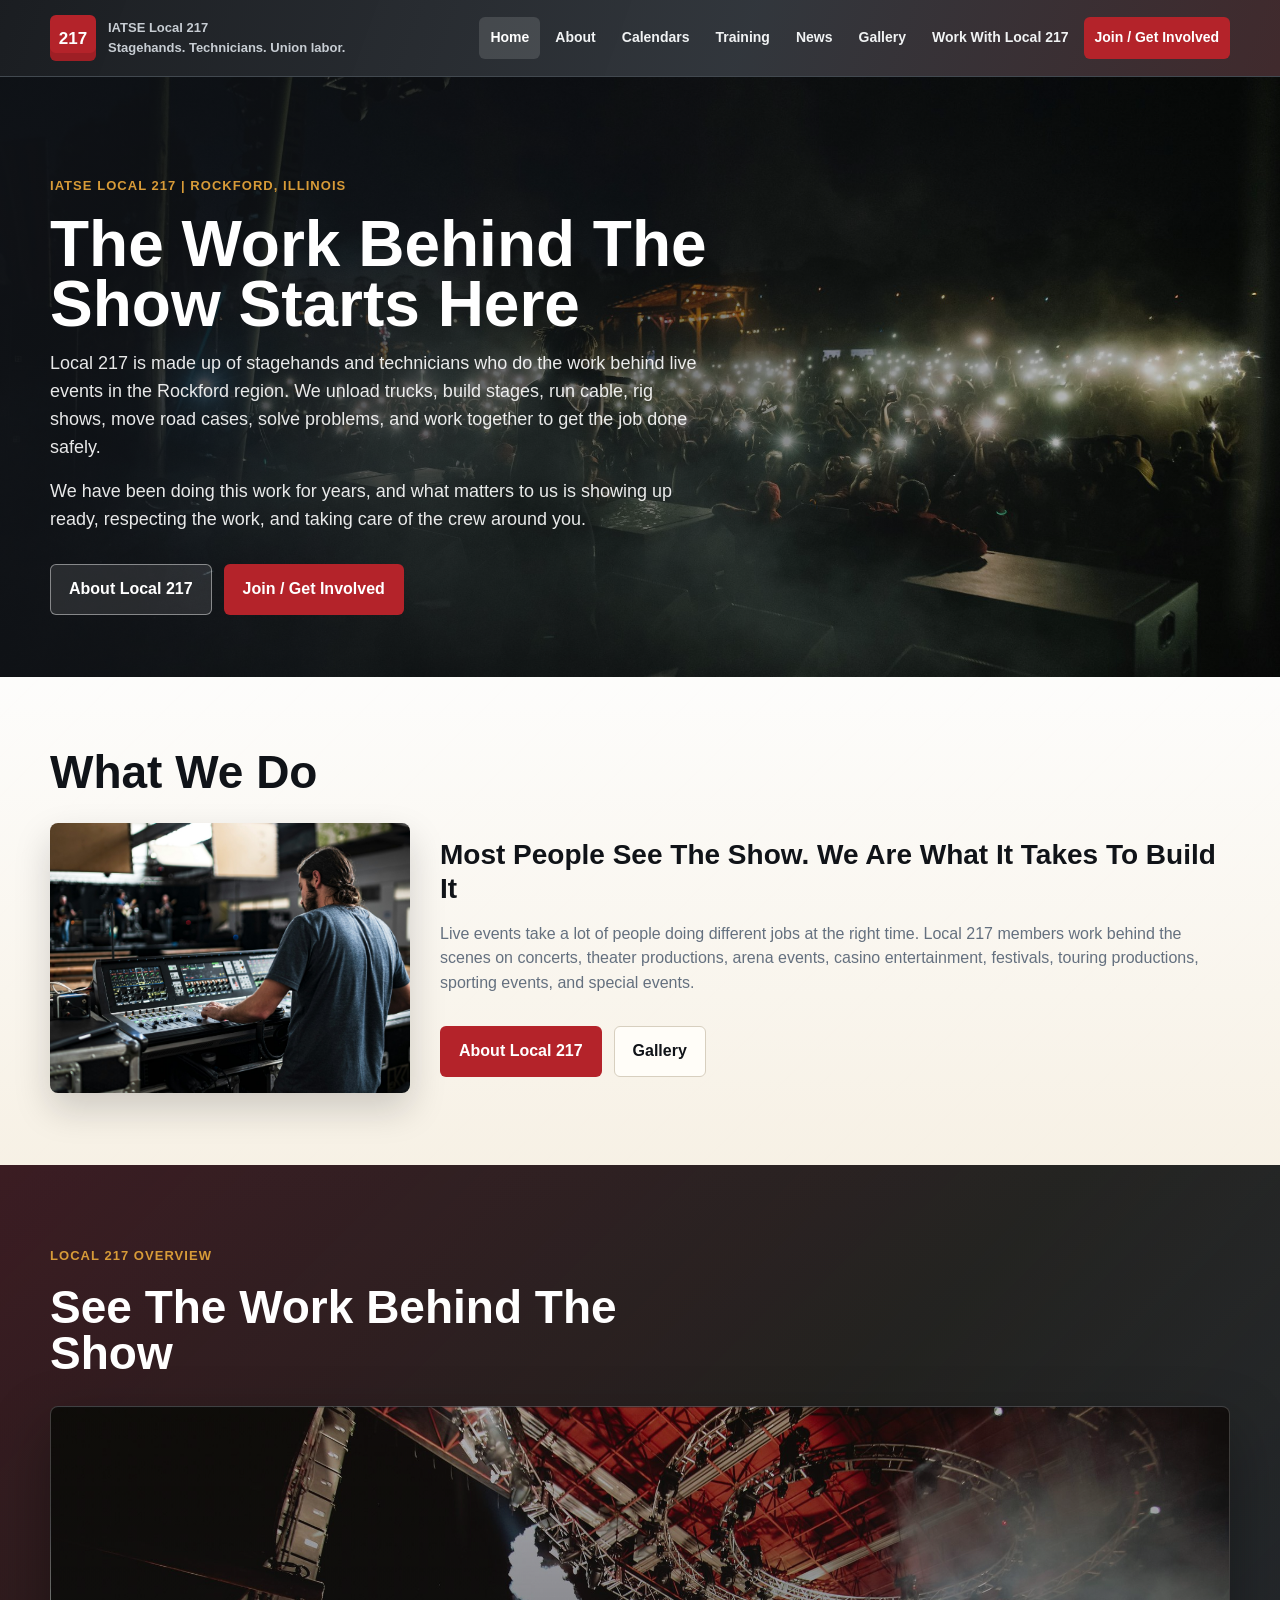
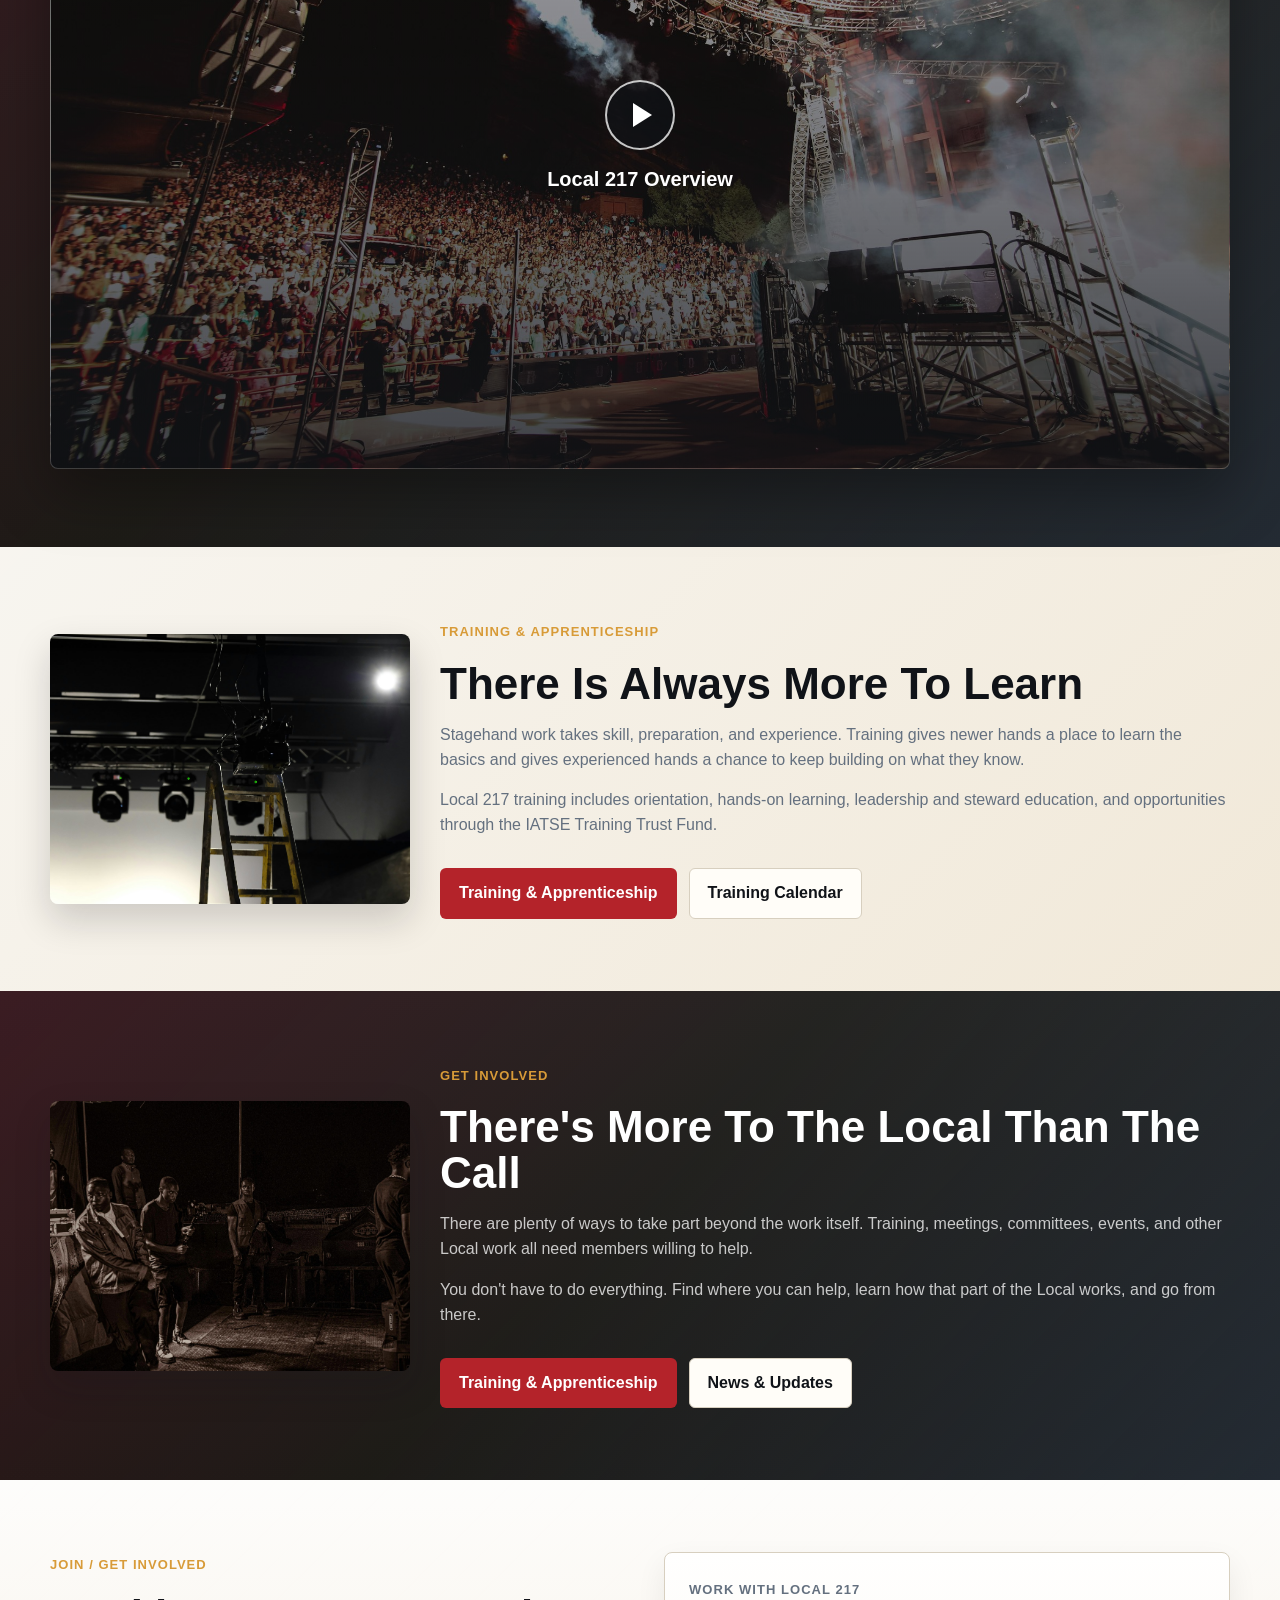
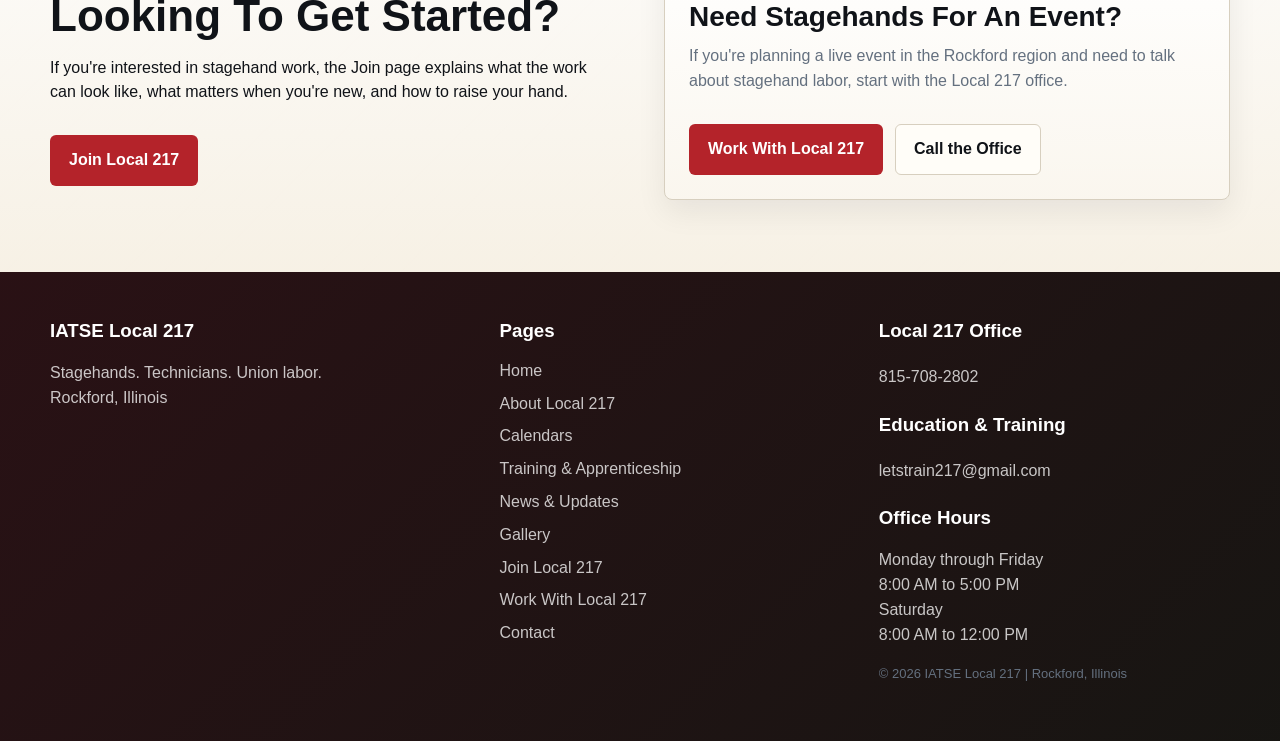
==== commit 64988a63: "Add files via upload" ====
--- a/index.html
+++ b/index.html
@@ -14,7 +14,7 @@
     <section class="hero">
       <div class="hero-inner">
         <p class="eyebrow">IATSE Local 217 | Rockford, Illinois</p>
-        <h1>The Work Behind The Show Starts Here.</h1>
+        <h1>The Work Behind The Show Starts Here</h1>
         <p>Local 217 is made up of stagehands and technicians who do the work behind live events in the Rockford region. We unload trucks, build stages, run cable, rig shows, move road cases, solve problems, and work together to get the job done safely.</p>
         <p>We have been doing this work for years, and what matters to us is showing up ready, respecting the work, and taking care of the crew around you.</p>
         <div class="hero-actions">
@@ -31,7 +31,7 @@
       <div class="container feature-card">
         <img class="feature-image" src="assets/photos/audio-engineer.jpg" alt="Audio engineer working at a live event sound console">
         <div>
-            <h3 class="what-we-do-lead">Most People See The Show. We Are What It Takes To Build It.</h3>
+            <h3 class="what-we-do-lead">Most People See The Show. We Are What It Takes To Build It</h3>
           <p>Live events take a lot of people doing different jobs at the right time. Local 217 members work behind the scenes on concerts, theater productions, arena events, casino entertainment, festivals, touring productions, sporting events, and special events.</p>
           <div class="button-row">
             <a class="button" href="about.html">About Local 217</a>
@@ -45,7 +45,7 @@
       <div class="container video-intro">
         <div>
           <p class="eyebrow">Local 217 Overview</p>
-          <h2>See The Work Behind The Show.</h2>
+          <h2>See The Work Behind The Show</h2>
         </div>
       </div>
       <div class="container">
@@ -64,7 +64,7 @@
         <img class="feature-image" src="assets/photos/stage-lighting.jpg" alt="Stage lighting equipment being prepared for an event">
         <div>
           <p class="eyebrow">Training & Apprenticeship</p>
-        <h2>There Is Always More To Learn.</h2>
+        <h2>There Is Always More To Learn</h2>
           <p>Stagehand work takes skill, preparation, and experience. Training gives newer hands a place to learn the basics and gives experienced hands a chance to keep building on what they know.</p>
           <p>Local 217 training includes orientation, hands-on learning, leadership and steward education, and opportunities through the IATSE Training Trust Fund.</p>
           <div class="button-row">
@@ -80,7 +80,7 @@
         <img class="feature-image" src="assets/photos/backstage-crew.jpg" alt="Production crew gathered backstage at a live event">
         <div>
           <p class="eyebrow">Get Involved</p>
-        <h2>There's More To The Local Than The Call.</h2>
+        <h2>There's More To The Local Than The Call</h2>
           <p>There are plenty of ways to take part beyond the work itself. Training, meetings, committees, events, and other Local work all need members willing to help.</p>
           <p>You don't have to do everything. Find where you can help, learn how that part of the Local works, and go from there.</p>
           <div class="button-row">
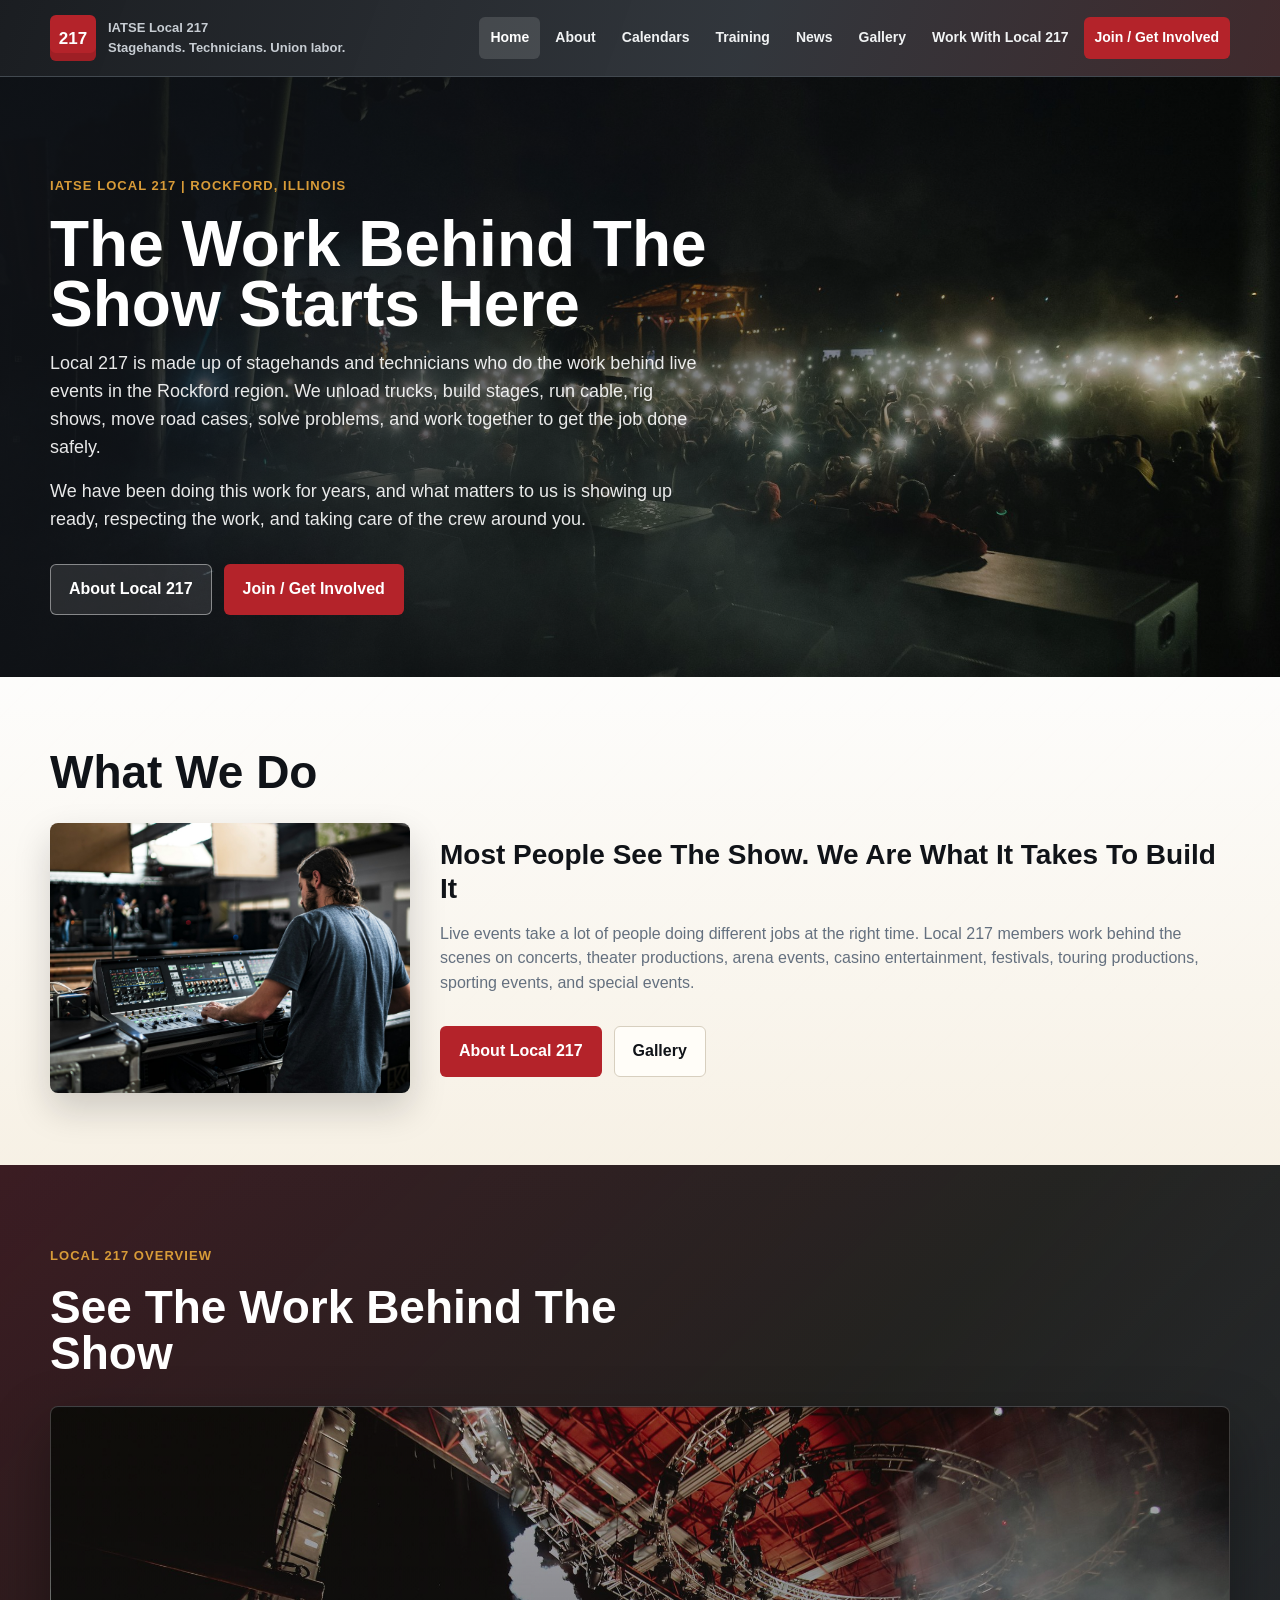
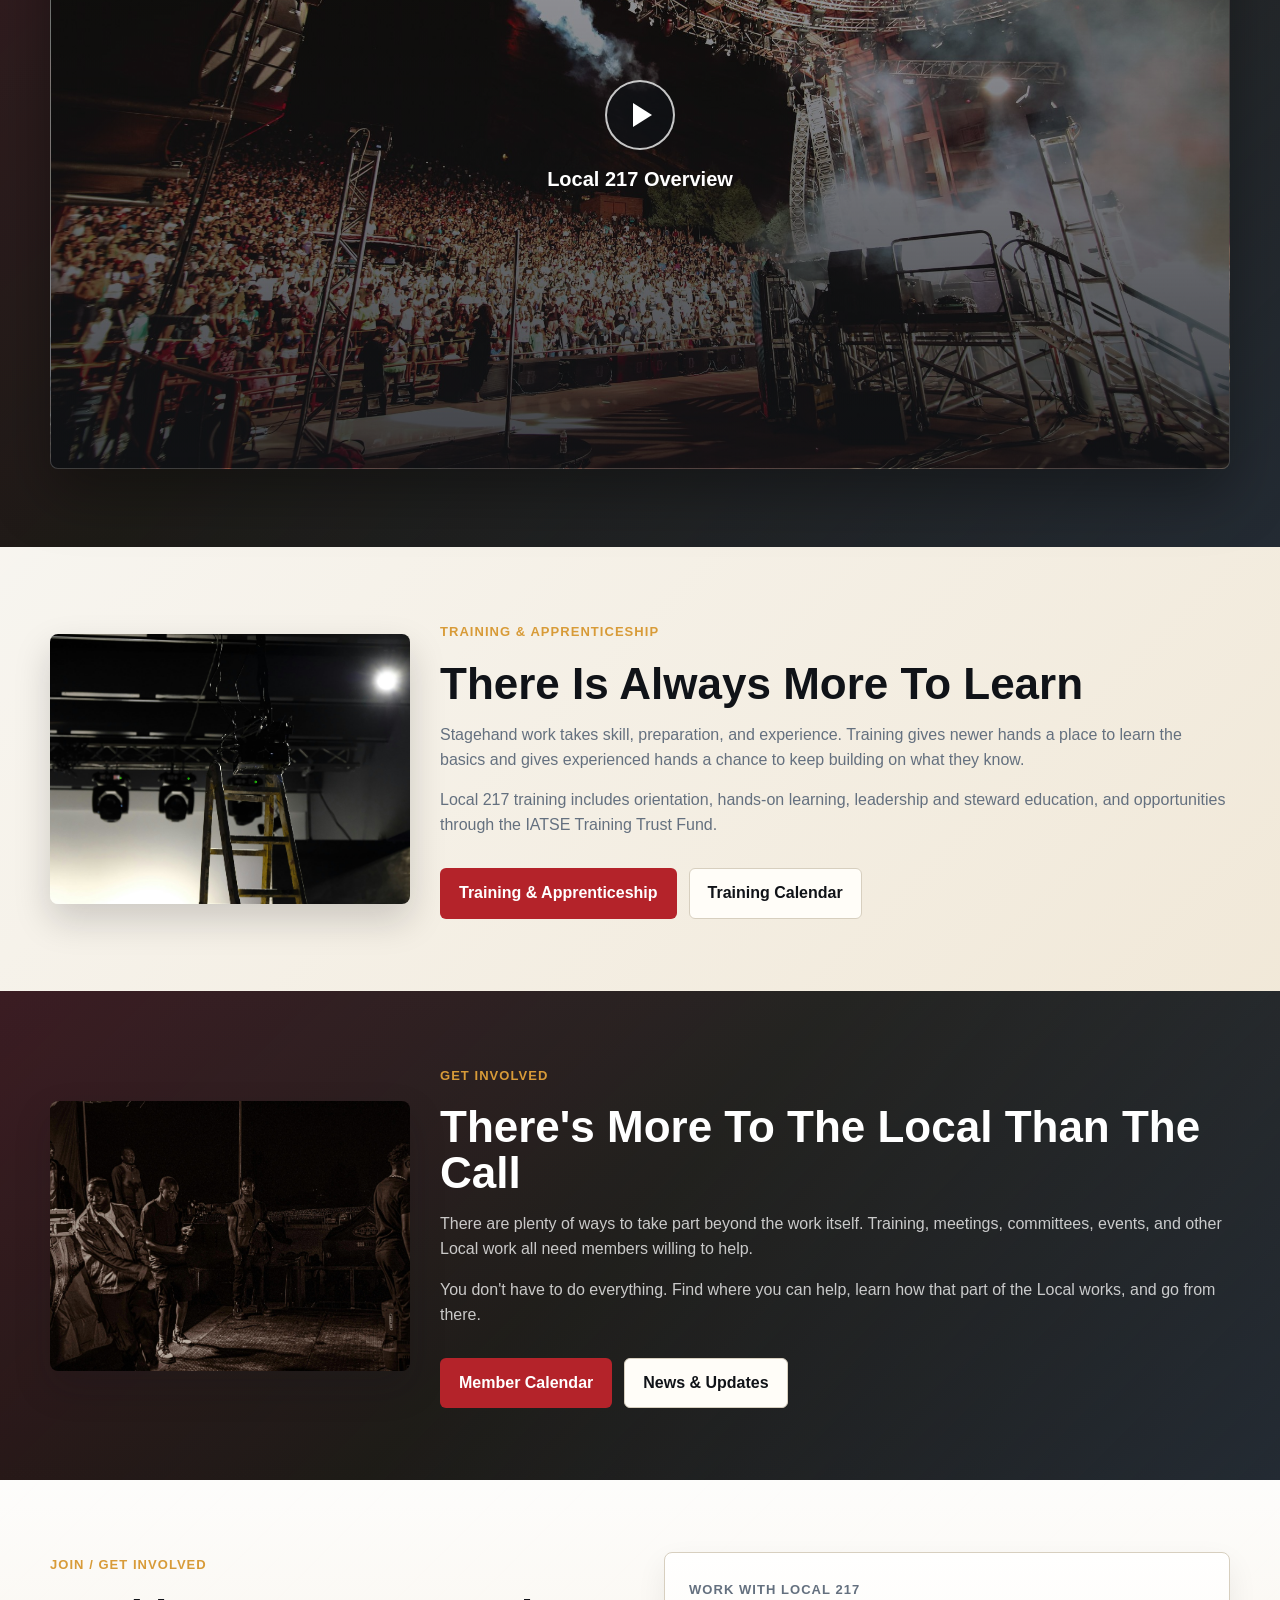
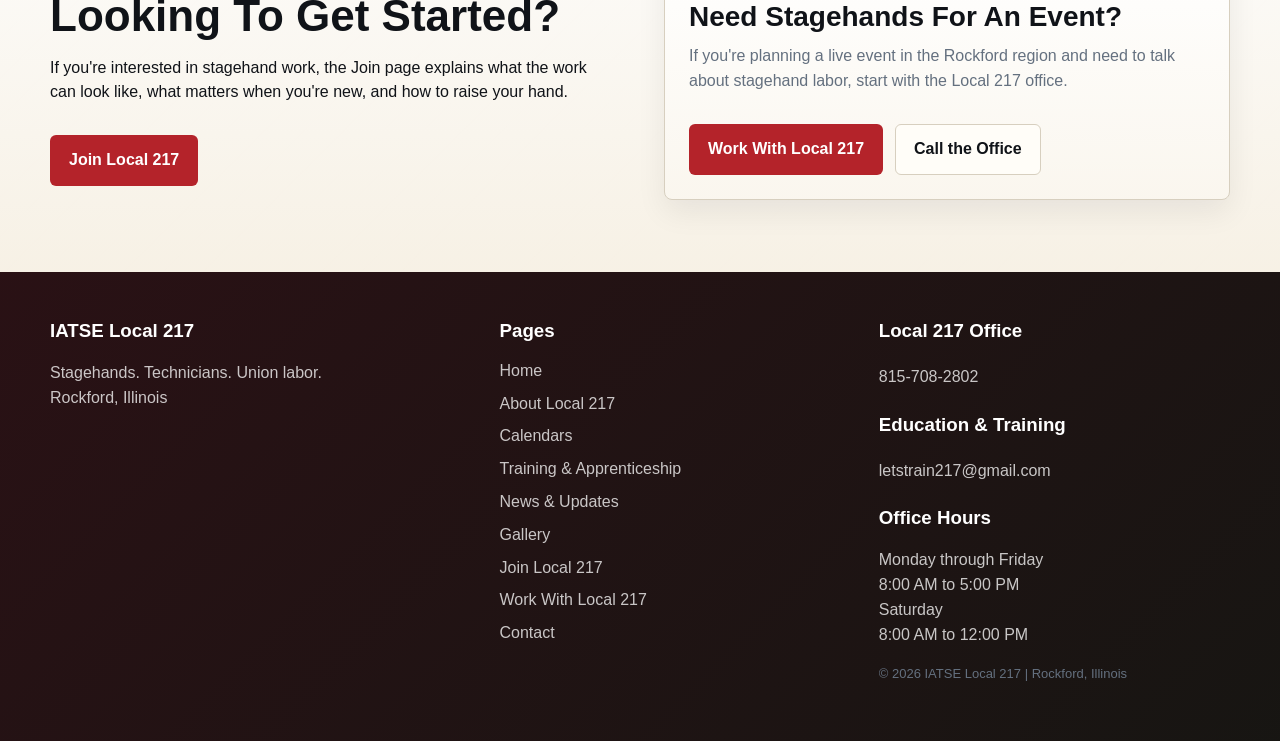
==== commit d7332629: "Add files via upload" ====
--- a/index.html
+++ b/index.html
@@ -5,6 +5,20 @@
   <meta name="viewport" content="width=device-width, initial-scale=1">
   <title>IATSE Local 217 | Rockford Stagehands & Entertainment Workers</title>
   <meta name="description" content="A modern public website for IATSE Local 217 with calendars, training, news, gallery, and joining information.">
+  <meta property="og:type" content="website">
+  <meta property="og:site_name" content="IATSE Local 217">
+  <meta property="og:title" content="IATSE Local 217">
+  <meta property="og:description" content="Stagehands and entertainment workers helping make live events happen across the Rockford region.">
+  <meta property="og:image" content="/assets/photos/local217-social-cover.png">
+  <meta property="og:image:type" content="image/png">
+  <meta property="og:image:width" content="1731">
+  <meta property="og:image:height" content="909">
+  <meta property="og:image:alt" content="Concert crowd and stage production with Local 217 centered over the scene">
+  <meta name="twitter:card" content="summary_large_image">
+  <meta name="twitter:title" content="IATSE Local 217">
+  <meta name="twitter:description" content="Stagehands and entertainment workers helping make live events happen across the Rockford region.">
+  <meta name="twitter:image" content="/assets/photos/local217-social-cover.png">
+  <link rel="image_src" href="/assets/photos/local217-social-cover.png">
   <link rel="stylesheet" href="assets/styles.css">
 </head>
 <body>
@@ -84,7 +98,7 @@
           <p>There are plenty of ways to take part beyond the work itself. Training, meetings, committees, events, and other Local work all need members willing to help.</p>
           <p>You don't have to do everything. Find where you can help, learn how that part of the Local works, and go from there.</p>
           <div class="button-row">
-            <a class="button" href="training.html">Training & Apprenticeship</a>
+            <a class="button" href="calendars.html">Member Calendar</a>
             <a class="button light" href="news.html">News & Updates</a>
           </div>
         </div>
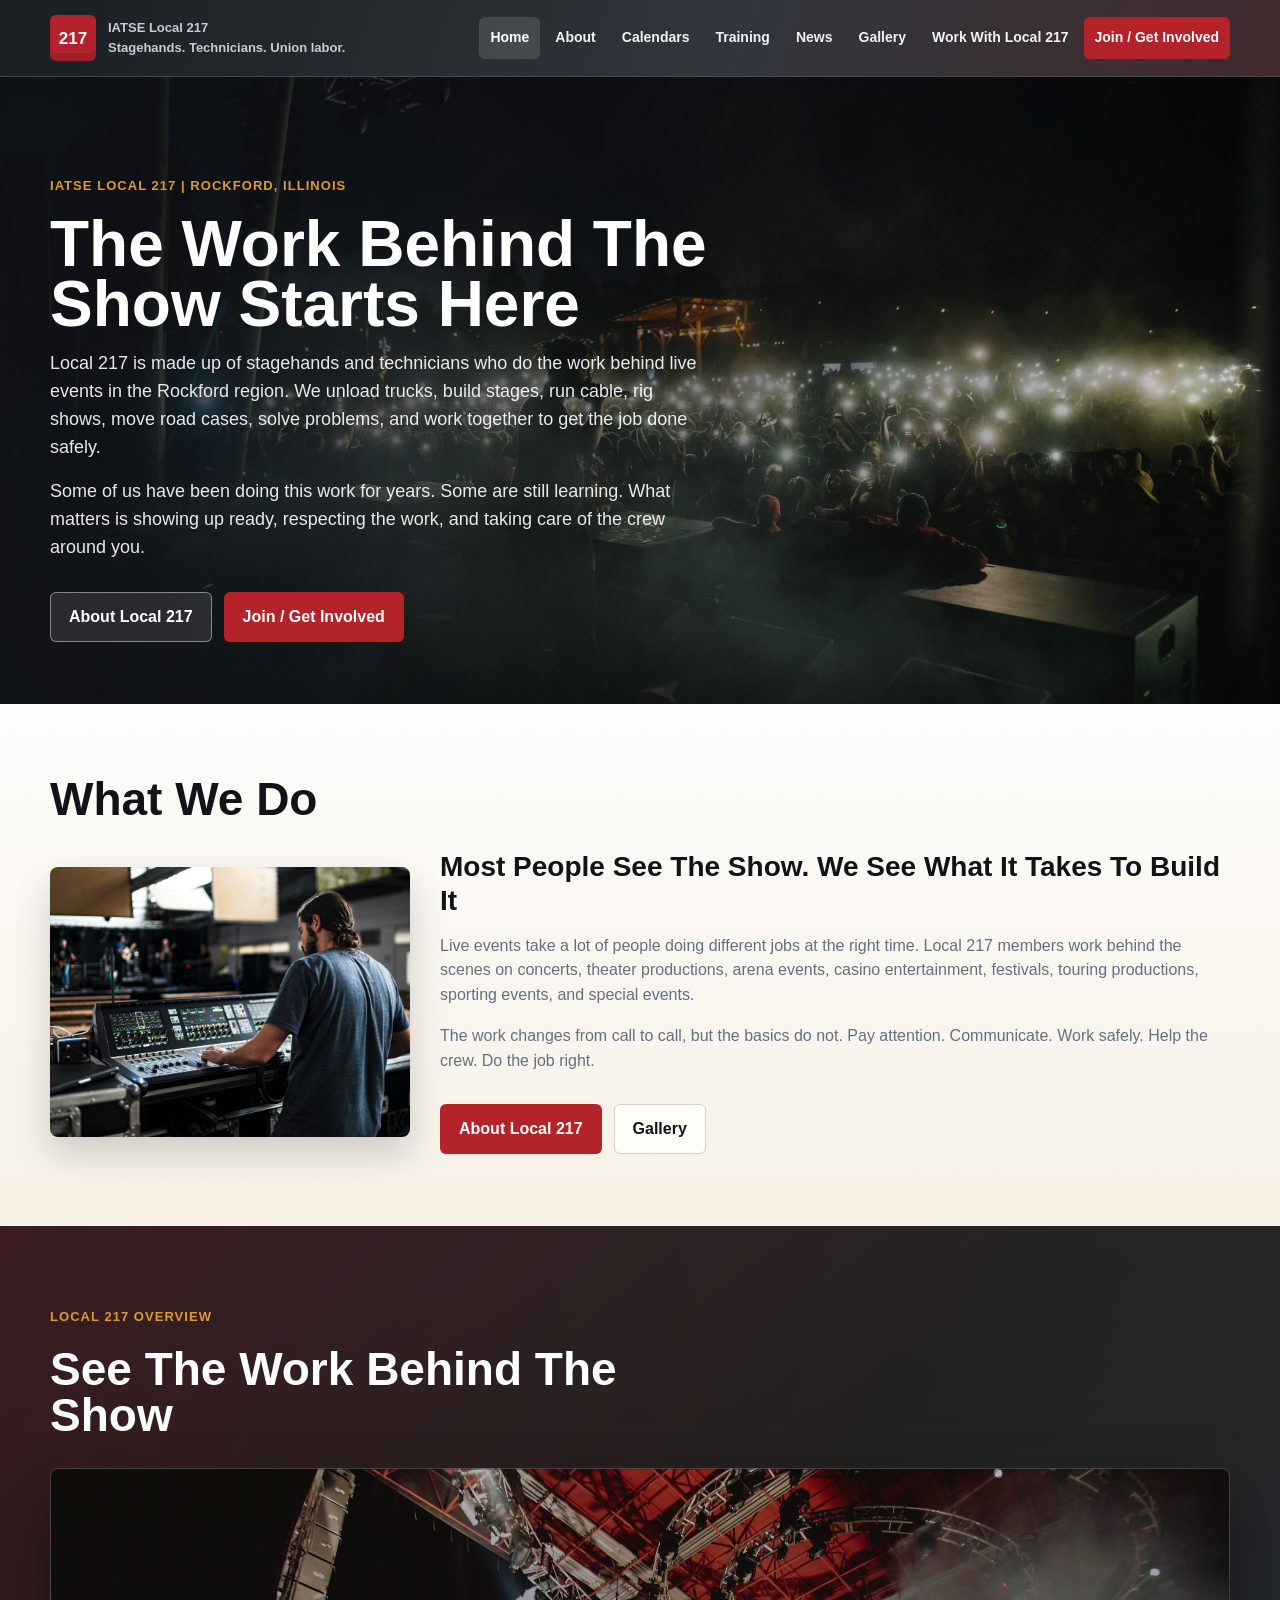
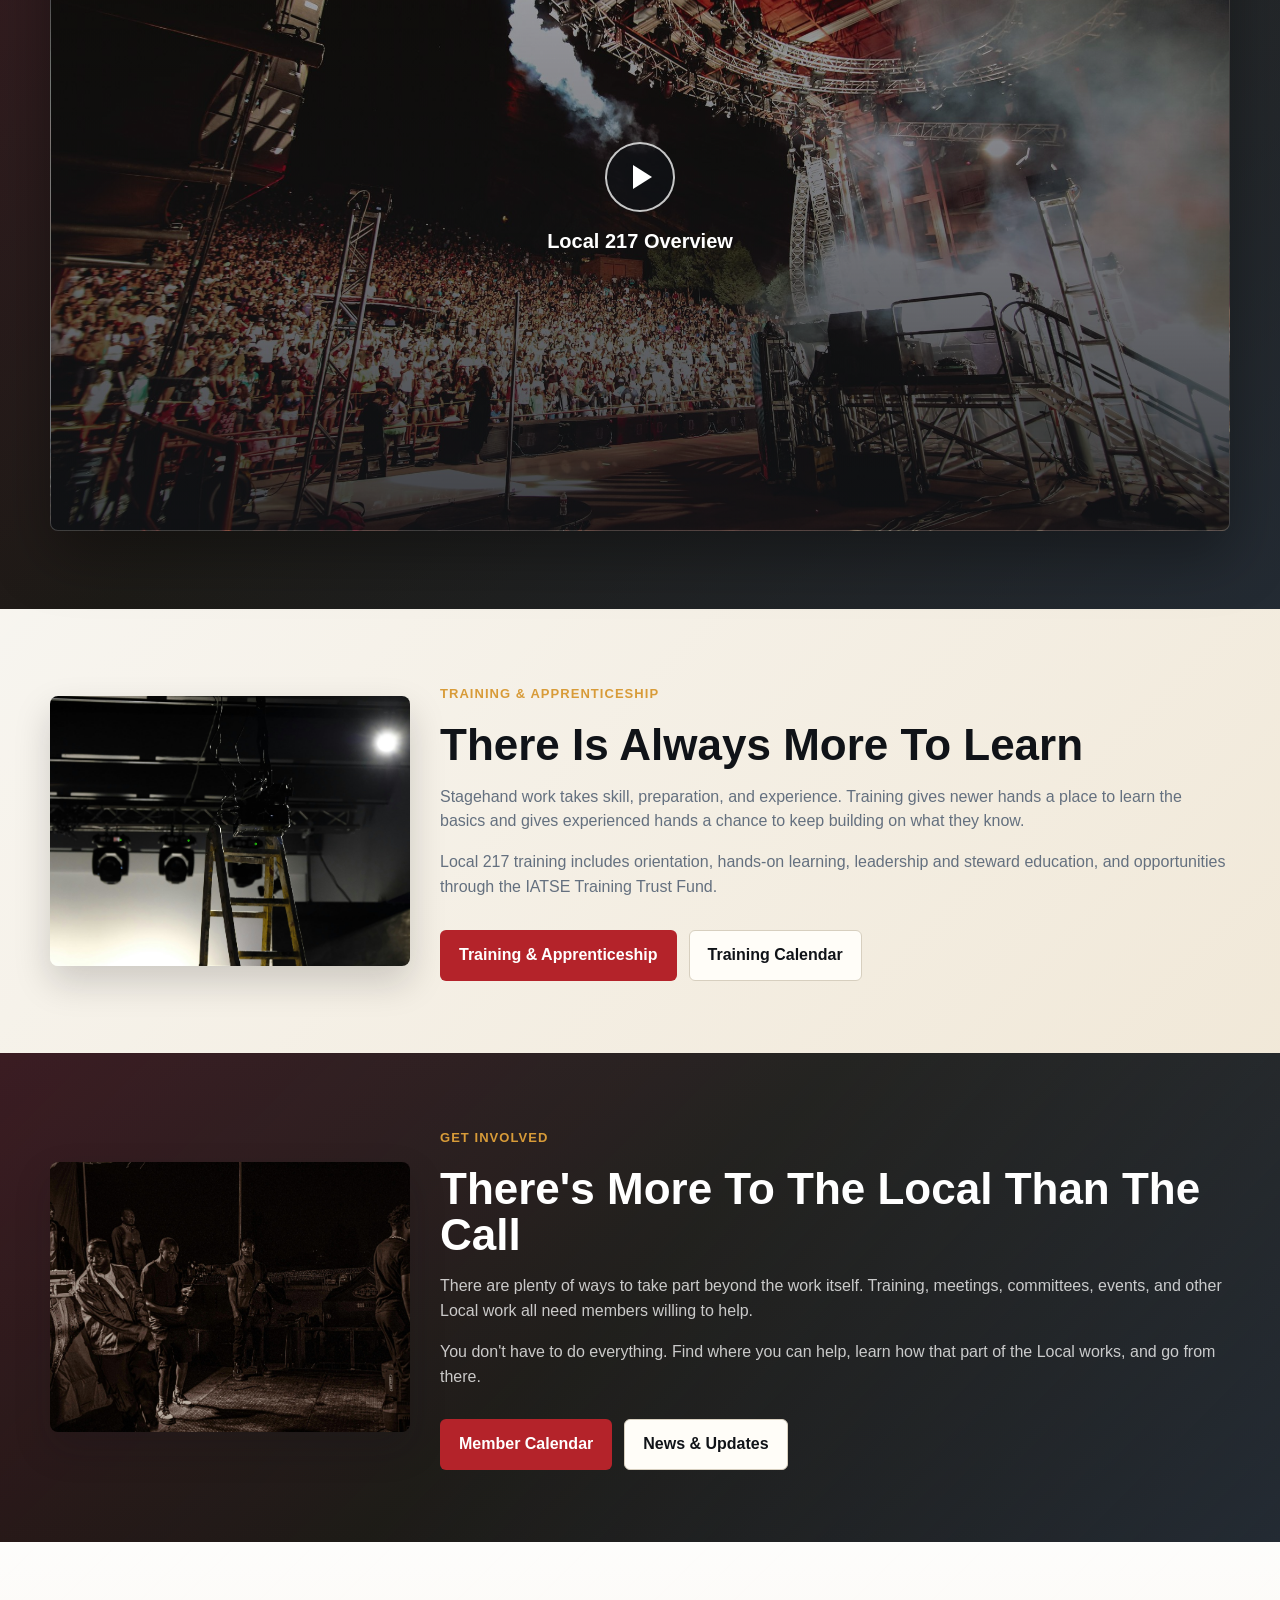
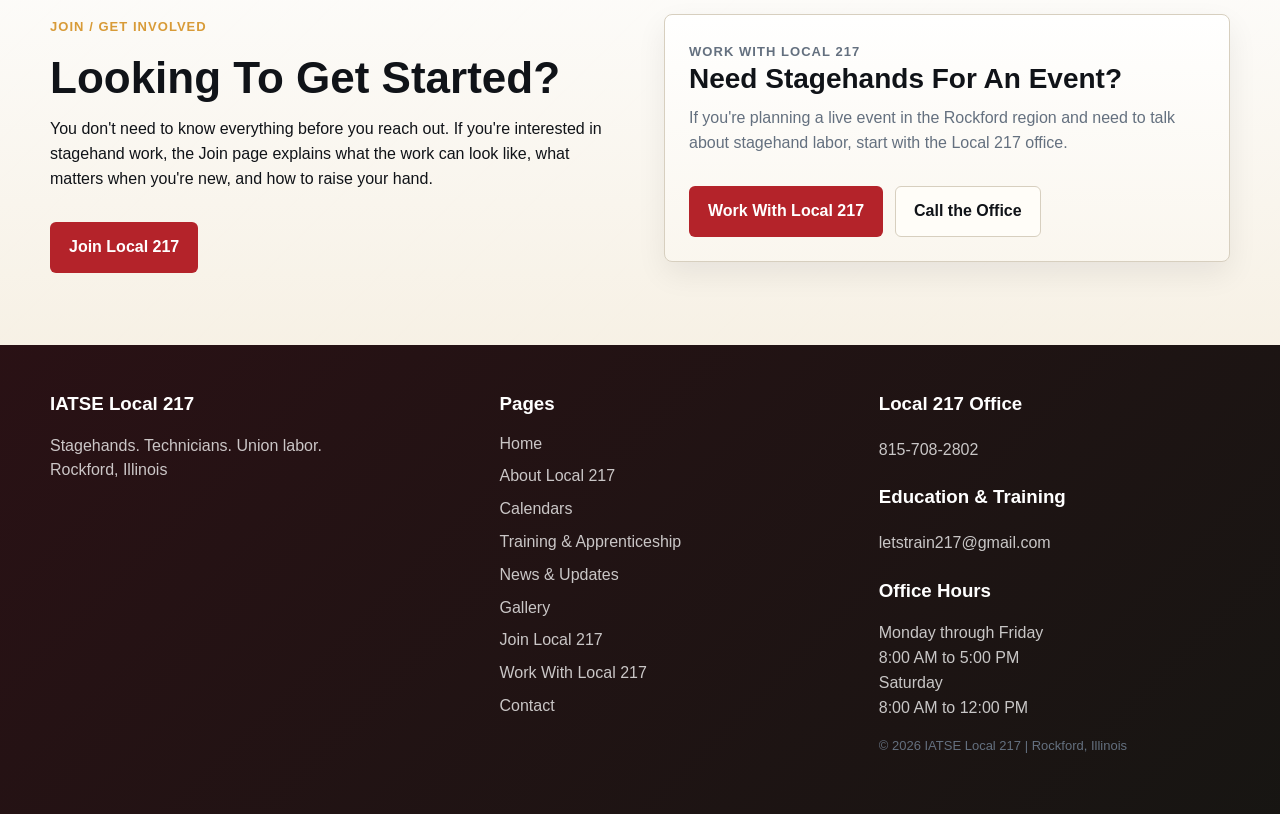
==== commit 86f5cdcd: "Add files via upload" ====
--- a/index.html
+++ b/index.html
@@ -30,7 +30,7 @@
         <p class="eyebrow">IATSE Local 217 | Rockford, Illinois</p>
         <h1>The Work Behind The Show Starts Here</h1>
         <p>Local 217 is made up of stagehands and technicians who do the work behind live events in the Rockford region. We unload trucks, build stages, run cable, rig shows, move road cases, solve problems, and work together to get the job done safely.</p>
-        <p>We have been doing this work for years, and what matters to us is showing up ready, respecting the work, and taking care of the crew around you.</p>
+        <p>Some of us have been doing this work for years. Some are still learning. What matters is showing up ready, respecting the work, and taking care of the crew around you.</p>
         <div class="hero-actions">
           <a class="button secondary" href="about.html">About Local 217</a>
           <a class="button" href="join.html">Join / Get Involved</a>
@@ -45,8 +45,9 @@
       <div class="container feature-card">
         <img class="feature-image" src="assets/photos/audio-engineer.jpg" alt="Audio engineer working at a live event sound console">
         <div>
-            <h3 class="what-we-do-lead">Most People See The Show. We Are What It Takes To Build It</h3>
+            <h3 class="what-we-do-lead">Most People See The Show. We See What It Takes To Build It</h3>
           <p>Live events take a lot of people doing different jobs at the right time. Local 217 members work behind the scenes on concerts, theater productions, arena events, casino entertainment, festivals, touring productions, sporting events, and special events.</p>
+          <p>The work changes from call to call, but the basics do not. Pay attention. Communicate. Work safely. Help the crew. Do the job right.</p>
           <div class="button-row">
             <a class="button" href="about.html">About Local 217</a>
             <a class="button light" href="gallery.html">Gallery</a>
@@ -110,7 +111,7 @@
         <div>
           <p class="eyebrow">Join / Get Involved</p>
           <h2 class="join-heading">Looking To Get Started?</h2>
-          <p>If you're interested in stagehand work, the Join page explains what the work can look like, what matters when you're new, and how to raise your hand.</p>
+          <p>You don't need to know everything before you reach out. If you're interested in stagehand work, the Join page explains what the work can look like, what matters when you're new, and how to raise your hand.</p>
           <div class="button-row">
             <a class="button" href="join.html">Join Local 217</a>
           </div>
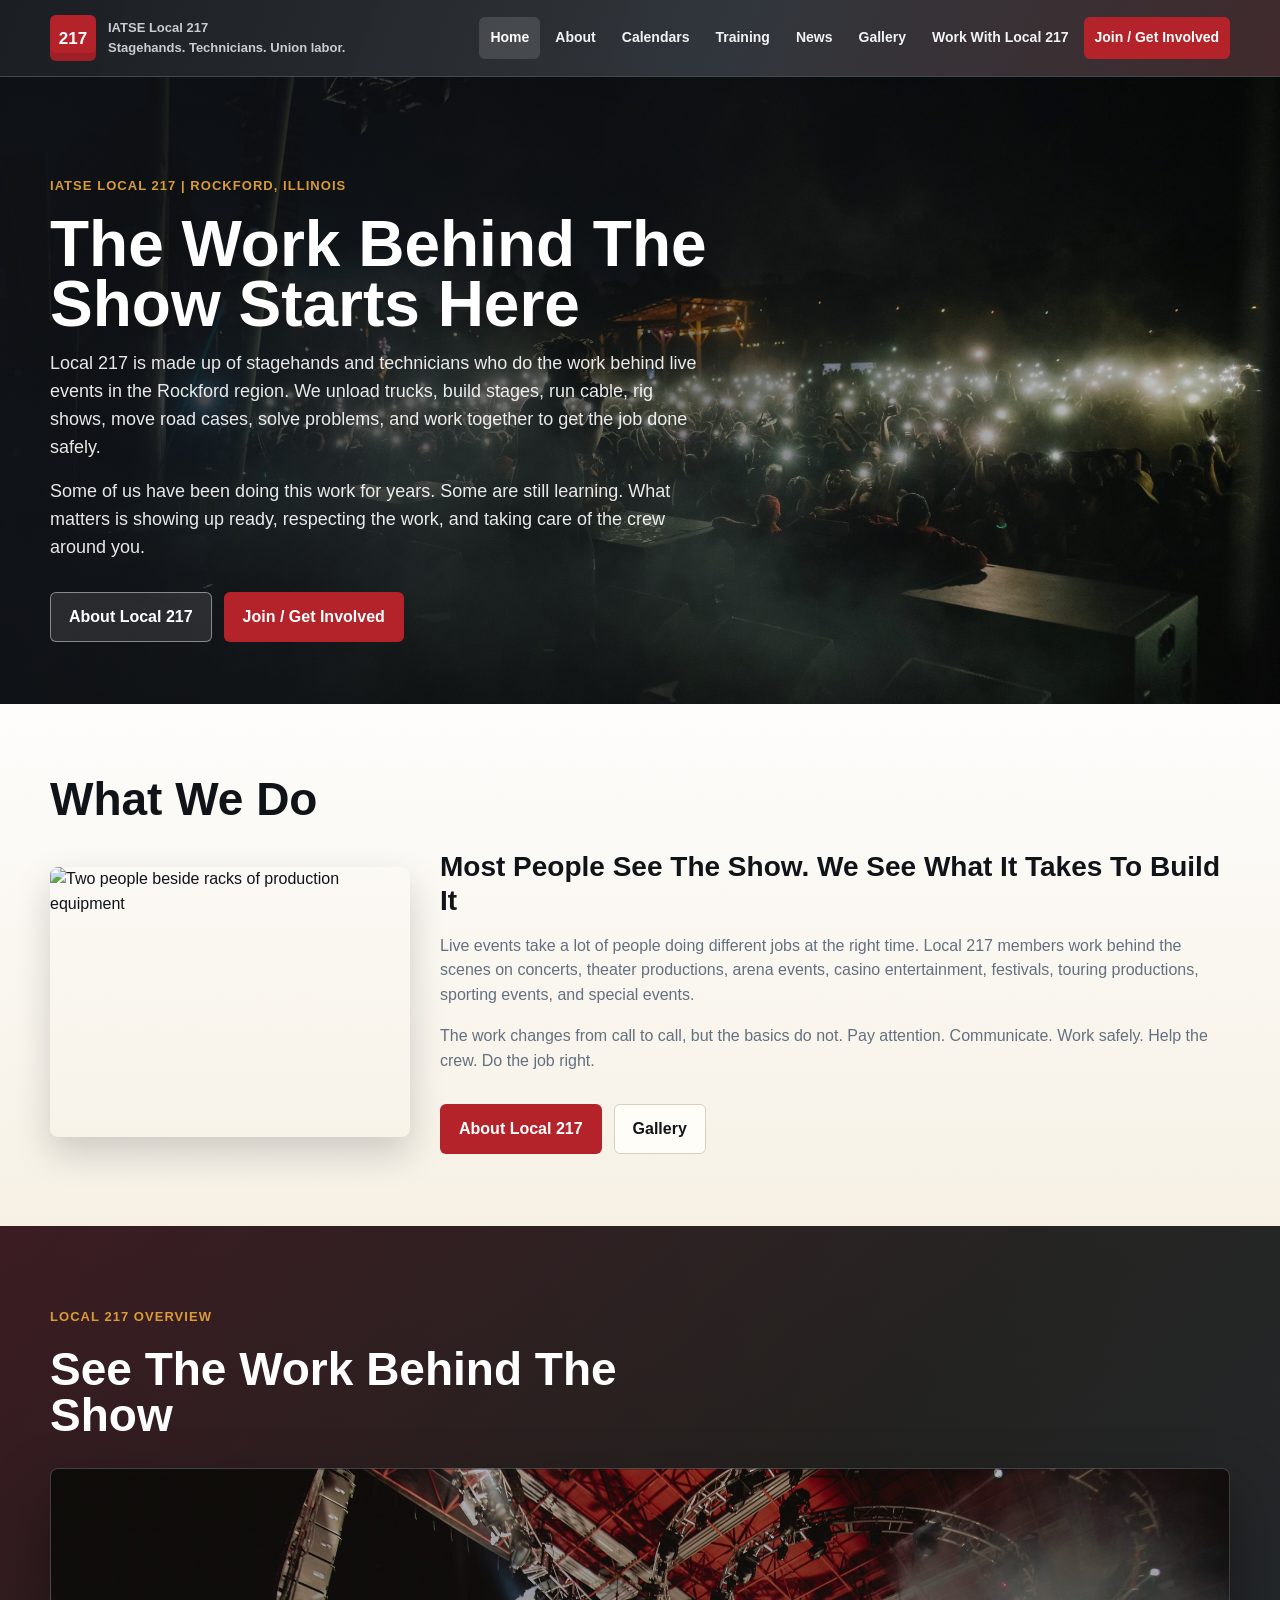
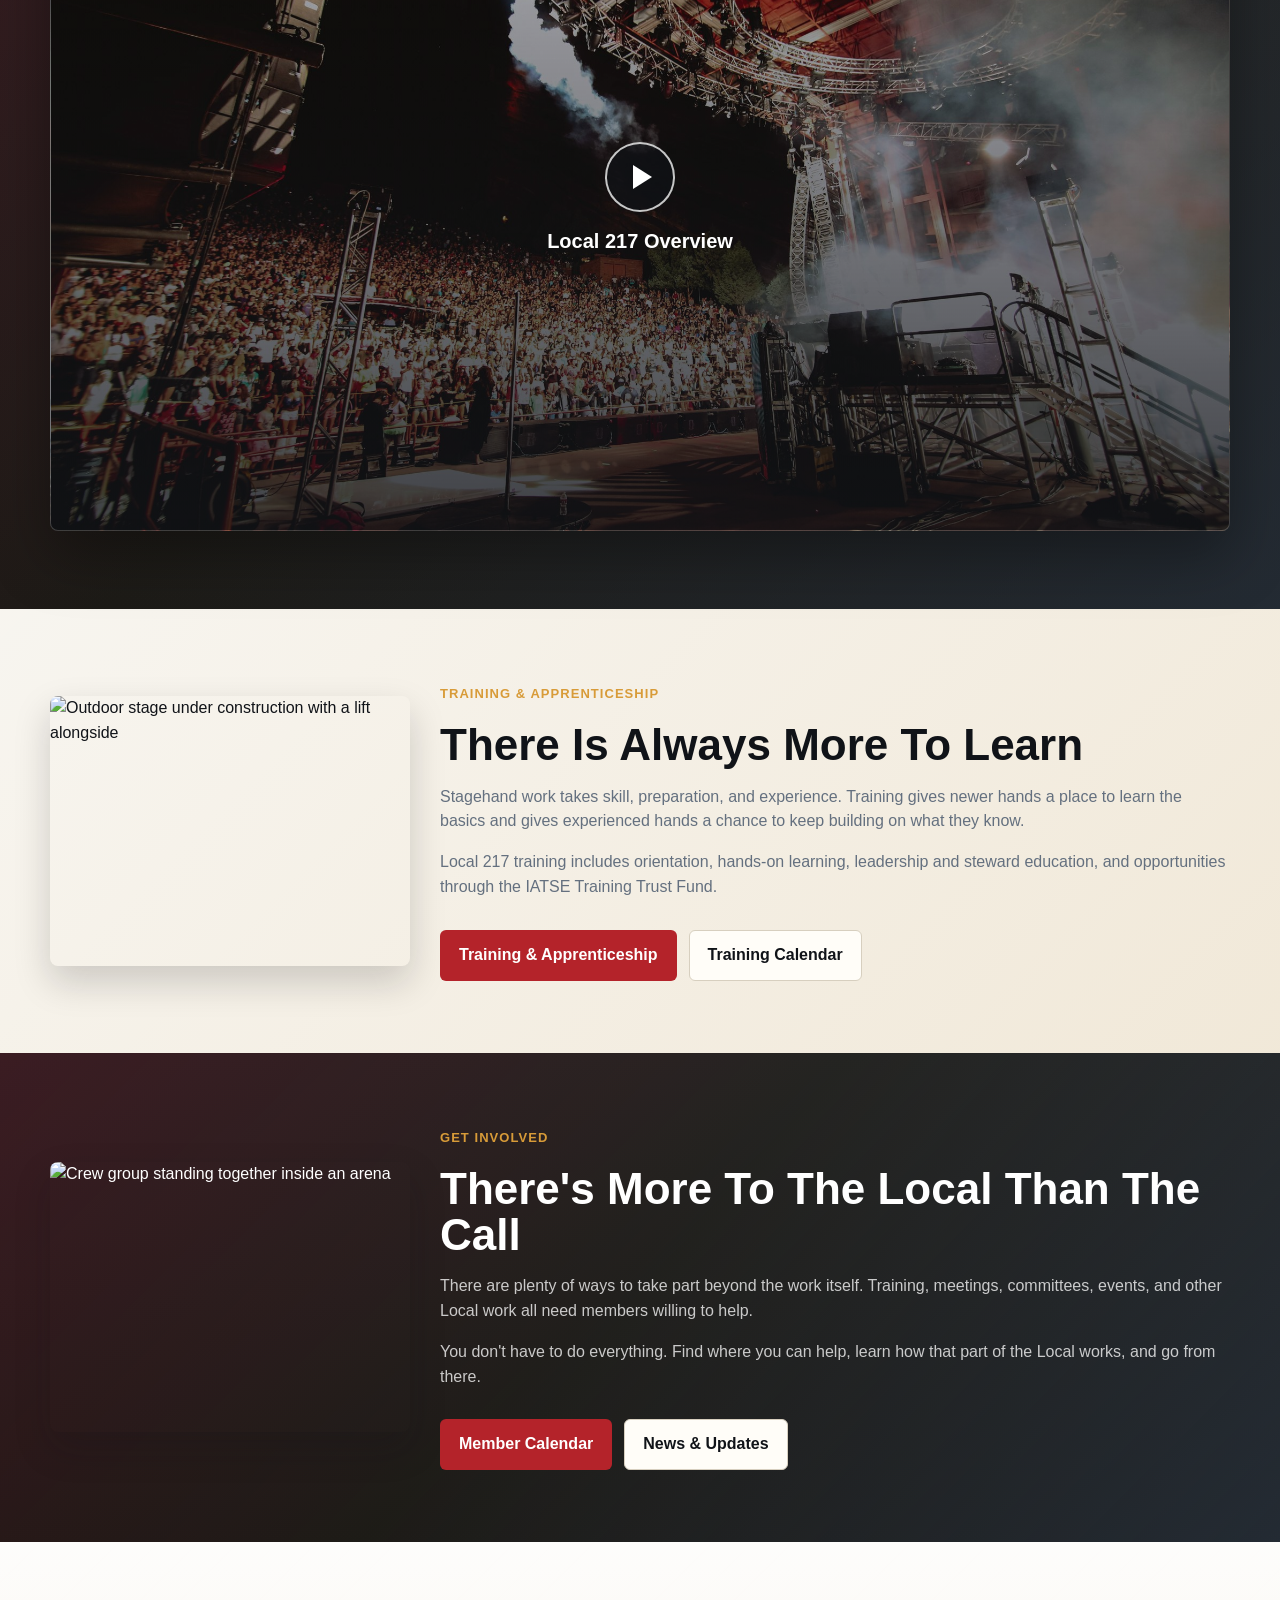
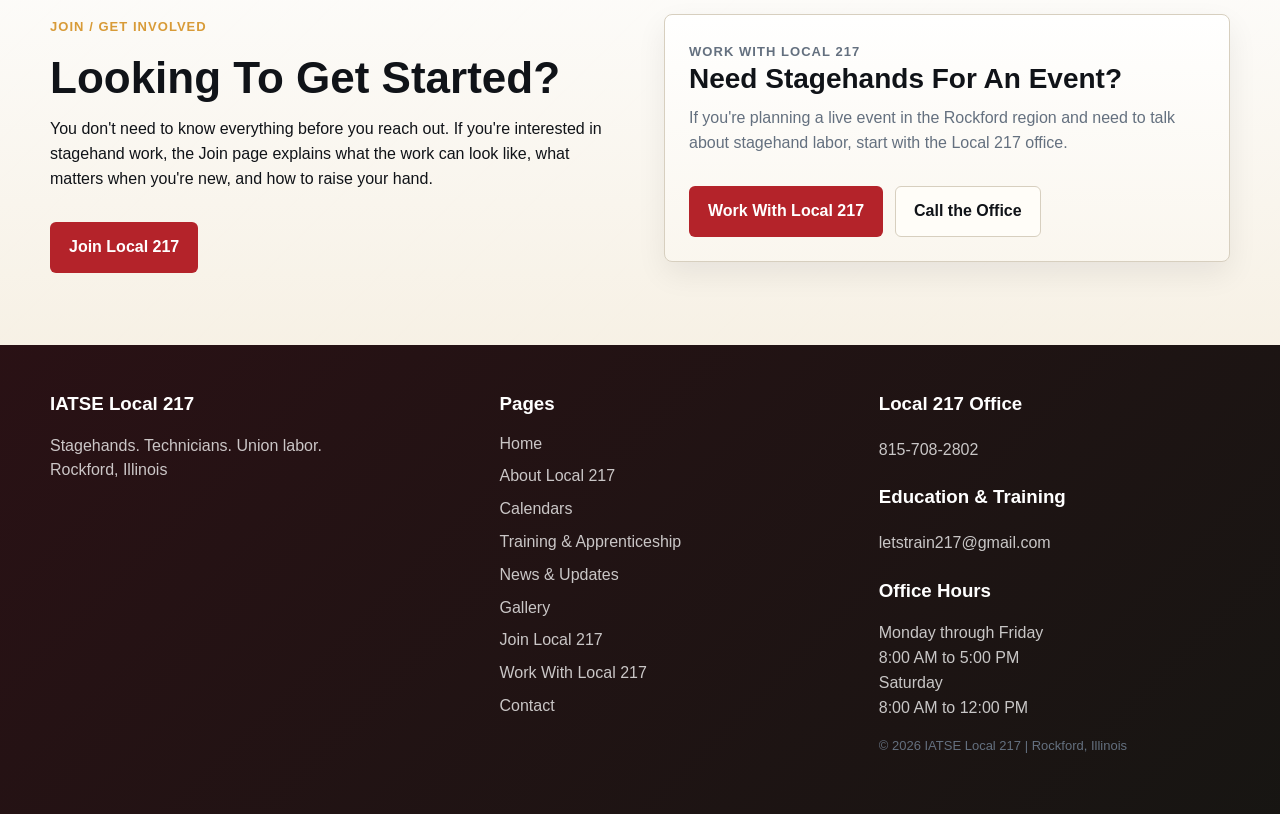
==== commit 255389f6: "Add files via upload" ====
--- a/index.html
+++ b/index.html
@@ -43,7 +43,7 @@
         <h2>What We Do</h2>
       </div>
       <div class="container feature-card">
-        <img class="feature-image" src="assets/photos/audio-engineer.jpg" alt="Audio engineer working at a live event sound console">
+        <img class="feature-image" src="assets/photos/local217/production-controls.jpg" alt="Two people beside racks of production equipment">
         <div>
             <h3 class="what-we-do-lead">Most People See The Show. We See What It Takes To Build It</h3>
           <p>Live events take a lot of people doing different jobs at the right time. Local 217 members work behind the scenes on concerts, theater productions, arena events, casino entertainment, festivals, touring productions, sporting events, and special events.</p>
@@ -76,7 +76,7 @@
 
     <section class="band">
       <div class="container feature-card">
-        <img class="feature-image" src="assets/photos/stage-lighting.jpg" alt="Stage lighting equipment being prepared for an event">
+        <img class="feature-image" src="assets/photos/local217/outdoor-build.jpg" alt="Outdoor stage under construction with a lift alongside">
         <div>
           <p class="eyebrow">Training & Apprenticeship</p>
         <h2>There Is Always More To Learn</h2>
@@ -92,7 +92,7 @@
 
     <section class="band dark">
       <div class="container feature-card">
-        <img class="feature-image" src="assets/photos/backstage-crew.jpg" alt="Production crew gathered backstage at a live event">
+        <img class="feature-image" src="assets/photos/local217/arena-crew.jpg" alt="Crew group standing together inside an arena">
         <div>
           <p class="eyebrow">Get Involved</p>
         <h2>There's More To The Local Than The Call</h2>
